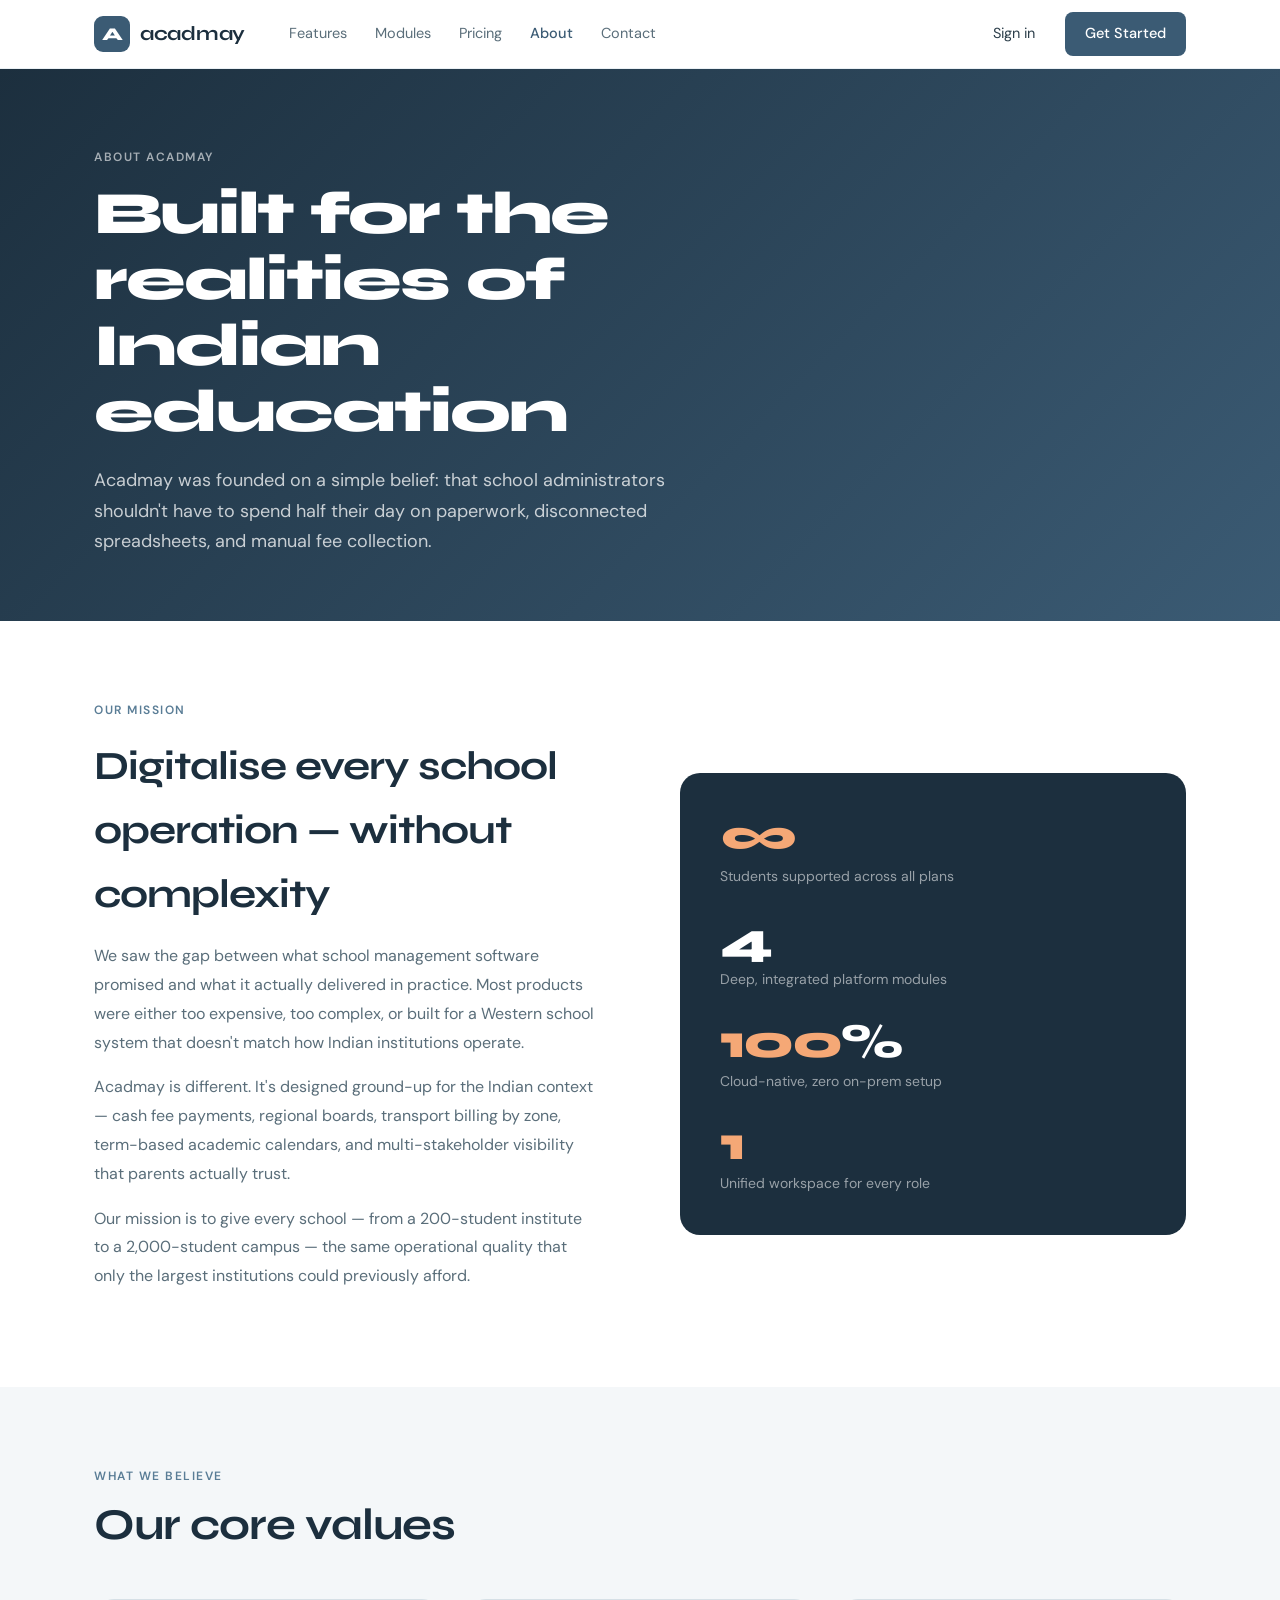
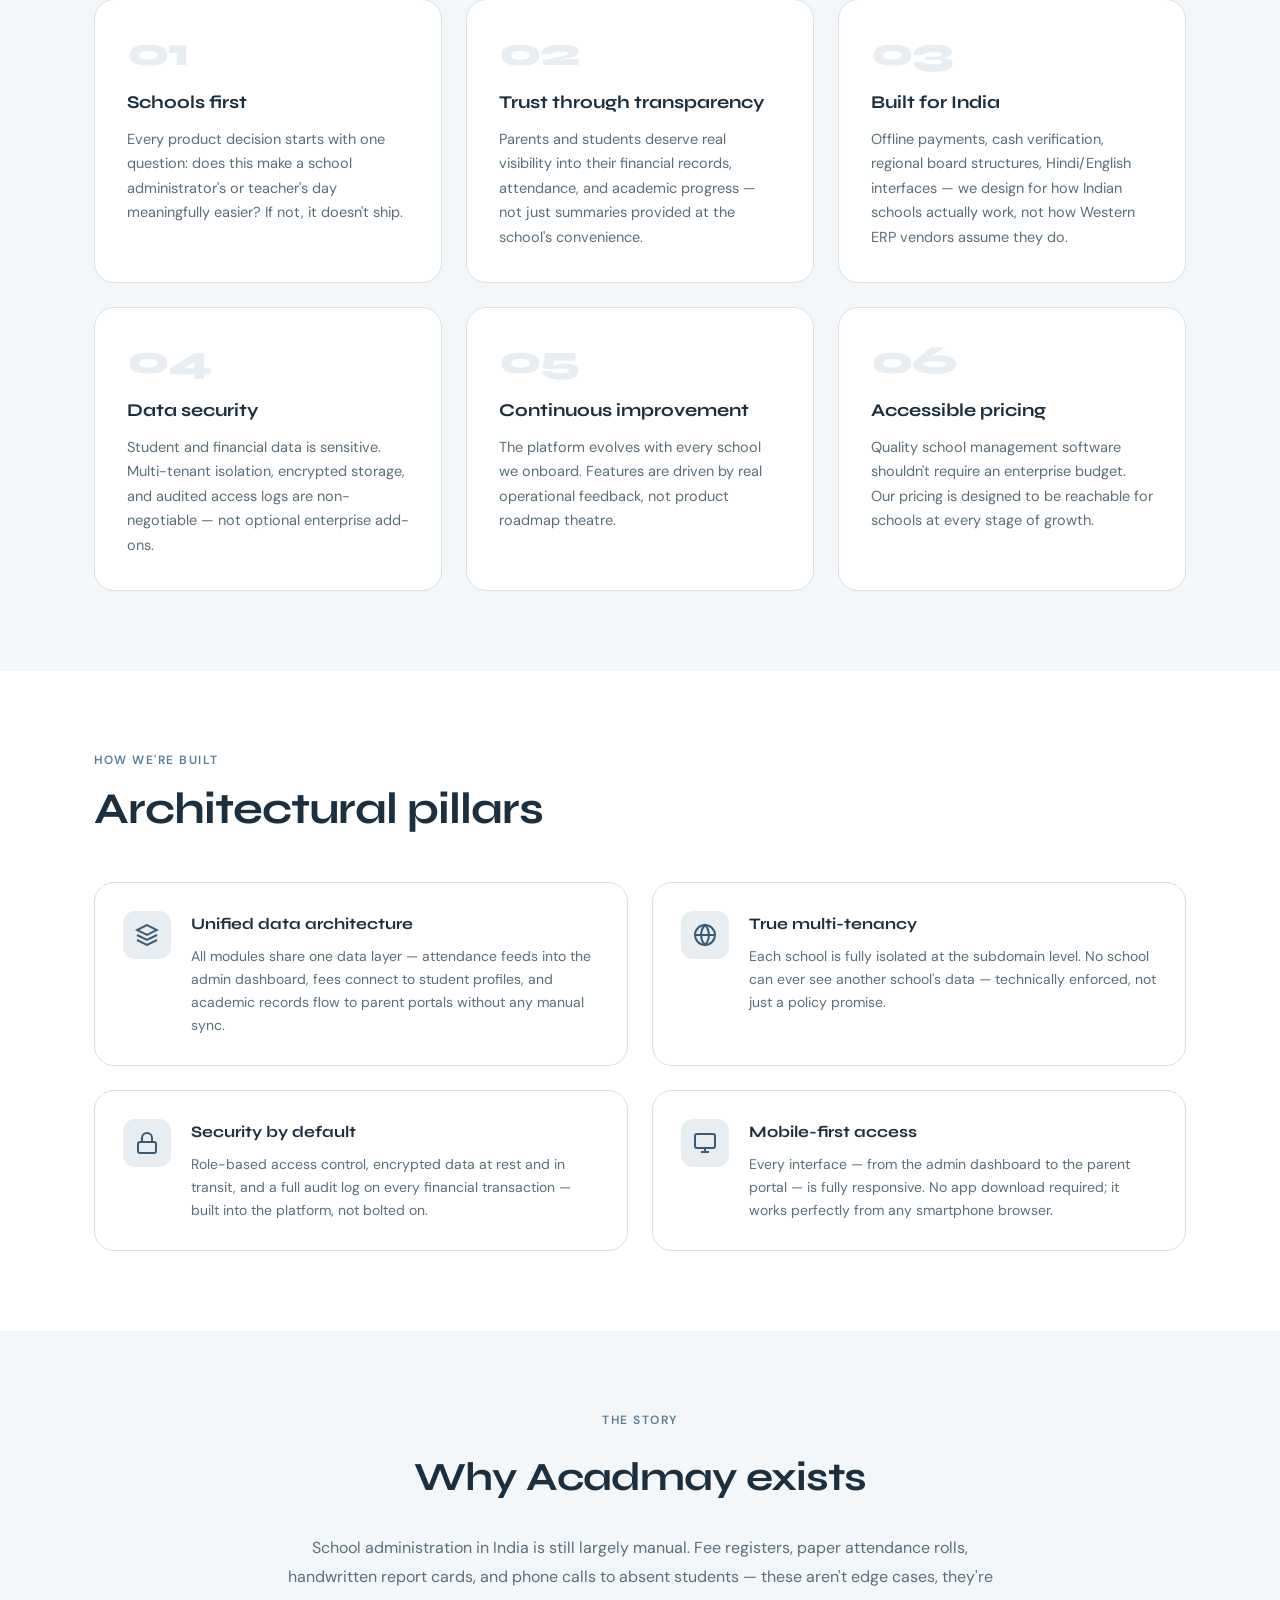
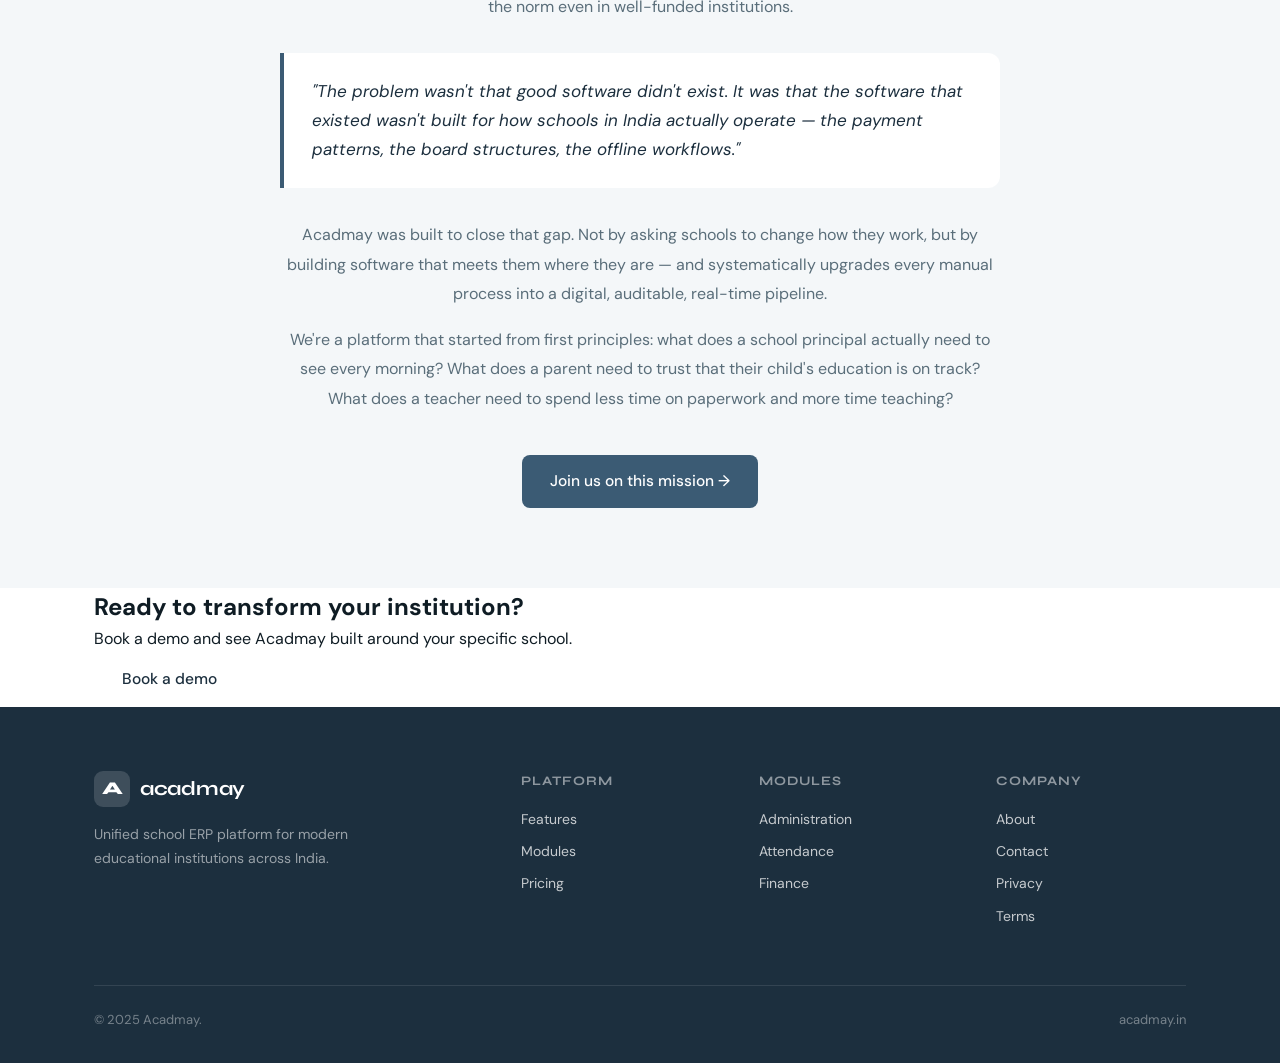
==== about.html @ f6cc7d8b "Initial commit of academy website files" ====
<!DOCTYPE html>
<html lang="en">
<head>
<meta charset="UTF-8"/>
<meta name="viewport" content="width=device-width, initial-scale=1.0"/>
<title>About — Acadmay</title>
<link rel="preconnect" href="https://fonts.googleapis.com"/>
<link rel="preconnect" href="https://fonts.gstatic.com" crossorigin/>
<link href="https://fonts.googleapis.com/css2?family=Syne:wght@400;500;600;700;800&family=DM+Sans:ital,opsz,wght@0,9..40,300;0,9..40,400;0,9..40,500;1,9..40,300&display=swap" rel="stylesheet"/>
<link rel="stylesheet" href="shared.css"/>
<style>
body { padding-top: var(--nav-h); }
.about-hero {
  padding: 80px 0 64px;
  background: linear-gradient(135deg, var(--slate-deeper) 0%, var(--slate) 100%);
  color: #fff;
}
.about-hero .section-label { color: rgba(255,255,255,0.6); }
.about-hero h1 {
  font-family: var(--font-display);
  font-size: clamp(36px,5vw,60px);
  font-weight: 800;
  letter-spacing: -2px;
  line-height: 1.1;
  margin-bottom: 20px;
  max-width: 700px;
}
.about-hero p { font-size: 18px; color: rgba(255,255,255,0.75); max-width: 600px; line-height: 1.7; }

.mission { padding: 80px 0; }
.mission-grid { display: grid; grid-template-columns: 1fr 1fr; gap: 80px; align-items: center; }
.mission-text h2 { font-family: var(--font-display); font-size: clamp(26px,3.5vw,40px); font-weight: 700; letter-spacing: -1px; color: var(--slate-deeper); margin-bottom: 16px; }
.mission-text p { font-size: 16px; color: var(--ink-3); line-height: 1.8; margin-bottom: 16px; }
.mission-visual {
  background: var(--slate-deeper);
  border-radius: var(--radius-lg);
  padding: 40px;
  color: #fff;
}
.mv-stat { margin-bottom: 28px; }
.mv-stat:last-child { margin-bottom: 0; }
.mv-num { font-family: var(--font-display); font-size: 48px; font-weight: 800; letter-spacing: -2px; color: #fff; line-height: 1; }
.mv-accent { color: var(--accent-light); }
.mv-lbl { font-size: 14px; color: rgba(255,255,255,0.55); margin-top: 4px; }

.values { padding: 80px 0; background: var(--slate-bg); }
.values-grid { display: grid; grid-template-columns: repeat(3,1fr); gap: 24px; margin-top: 48px; }
.value-card {
  background: var(--white);
  border: 1px solid var(--border);
  border-radius: var(--radius-lg);
  padding: 32px;
}
.vc-num { font-family: var(--font-display); font-size: 40px; font-weight: 800; color: var(--slate-pale); letter-spacing: -2px; line-height: 1; margin-bottom: 16px; }
.value-card h3 { font-family: var(--font-display); font-size: 18px; font-weight: 700; color: var(--slate-deeper); margin-bottom: 10px; }
.value-card p { font-size: 14.5px; color: var(--ink-3); line-height: 1.7; }

.pillars { padding: 80px 0; }
.pillars-grid { display: grid; grid-template-columns: repeat(2,1fr); gap: 24px; margin-top: 48px; }
.pillar-card {
  background: var(--white);
  border: 1px solid var(--border);
  border-radius: var(--radius-lg);
  padding: 28px;
  display: flex;
  gap: 20px;
  align-items: flex-start;
  transition: box-shadow 0.25s;
}
.pillar-card:hover { box-shadow: var(--shadow); }
.pillar-icon {
  width: 48px; height: 48px;
  border-radius: 12px;
  background: var(--slate-pale);
  display: flex; align-items: center; justify-content: center;
  color: var(--slate);
  flex-shrink: 0;
}
.pillar-text h4 { font-family: var(--font-display); font-size: 16px; font-weight: 700; color: var(--slate-deeper); margin-bottom: 8px; }
.pillar-text p { font-size: 14px; color: var(--ink-3); line-height: 1.65; }

.story { padding: 80px 0; background: var(--slate-bg); }
.story-text { max-width: 720px; margin: 0 auto; text-align: center; }
.story-text h2 { font-family: var(--font-display); font-size: clamp(26px,3.5vw,40px); font-weight: 700; letter-spacing: -1px; color: var(--slate-deeper); margin-bottom: 24px; }
.story-text p { font-size: 16px; color: var(--ink-3); line-height: 1.85; margin-bottom: 16px; }
.story-quote {
  background: var(--white);
  border-left: 4px solid var(--slate);
  border-radius: 0 var(--radius) var(--radius) 0;
  padding: 24px 28px;
  margin: 32px 0;
  text-align: left;
  font-size: 17px;
  font-style: italic;
  color: var(--slate-deeper);
  line-height: 1.7;
}

@media (max-width: 900px) {
  .mission-grid { grid-template-columns: 1fr; }
  .values-grid { grid-template-columns: 1fr 1fr; }
  .pillars-grid { grid-template-columns: 1fr; }
}
@media (max-width: 600px) {
  .values-grid { grid-template-columns: 1fr; }
}
</style>
</head>
<body>

<nav class="nav" id="nav">
  <div class="nav-inner">
    <a href="index.html" class="logo"><span class="logo-mark">A</span><span class="logo-text">acadmay</span></a>
    <div class="nav-links">
      <a href="features.html">Features</a><a href="modules.html">Modules</a>
      <a href="pricing.html">Pricing</a><a href="about.html">About</a><a href="contact.html">Contact</a>
    </div>
    <div class="nav-actions">
      <a href="login.html" class="btn-ghost">Sign in</a>
      <a href="contact.html" class="btn-primary">Get Started</a>
    </div>
    <button class="hamburger" id="hamburger"><span></span><span></span><span></span></button>
  </div>
  <div class="mobile-menu" id="mobile-menu">
    <a href="features.html">Features</a><a href="modules.html">Modules</a>
    <a href="pricing.html">Pricing</a><a href="about.html">About</a>
    <a href="contact.html">Contact</a><a href="login.html">Sign in</a>
  </div>
</nav>

<section class="about-hero">
  <div class="container">
    <div class="section-label">About Acadmay</div>
    <h1>Built for the realities of Indian education</h1>
    <p>Acadmay was founded on a simple belief: that school administrators shouldn't have to spend half their day on paperwork, disconnected spreadsheets, and manual fee collection.</p>
  </div>
</section>

<section class="mission">
  <div class="container">
    <div class="mission-grid">
      <div class="mission-text">
        <div class="section-label">Our mission</div>
        <h2>Digitalise every school operation — without complexity</h2>
        <p>We saw the gap between what school management software promised and what it actually delivered in practice. Most products were either too expensive, too complex, or built for a Western school system that doesn't match how Indian institutions operate.</p>
        <p>Acadmay is different. It's designed ground-up for the Indian context — cash fee payments, regional boards, transport billing by zone, term-based academic calendars, and multi-stakeholder visibility that parents actually trust.</p>
        <p>Our mission is to give every school — from a 200-student institute to a 2,000-student campus — the same operational quality that only the largest institutions could previously afford.</p>
      </div>
      <div class="mission-visual">
        <div class="mv-stat">
          <div class="mv-num"><span class="mv-accent">∞</span></div>
          <div class="mv-lbl">Students supported across all plans</div>
        </div>
        <div class="mv-stat">
          <div class="mv-num">4</div>
          <div class="mv-lbl">Deep, integrated platform modules</div>
        </div>
        <div class="mv-stat">
          <div class="mv-num"><span class="mv-accent">100</span>%</div>
          <div class="mv-lbl">Cloud-native, zero on-prem setup</div>
        </div>
        <div class="mv-stat">
          <div class="mv-num"><span class="mv-accent">1</span></div>
          <div class="mv-lbl">Unified workspace for every role</div>
        </div>
      </div>
    </div>
  </div>
</section>

<section class="values">
  <div class="container">
    <div class="section-label">What we believe</div>
    <h2 class="section-title">Our core values</h2>
    <div class="values-grid">
      <div class="value-card">
        <div class="vc-num">01</div>
        <h3>Schools first</h3>
        <p>Every product decision starts with one question: does this make a school administrator's or teacher's day meaningfully easier? If not, it doesn't ship.</p>
      </div>
      <div class="value-card">
        <div class="vc-num">02</div>
        <h3>Trust through transparency</h3>
        <p>Parents and students deserve real visibility into their financial records, attendance, and academic progress — not just summaries provided at the school's convenience.</p>
      </div>
      <div class="value-card">
        <div class="vc-num">03</div>
        <h3>Built for India</h3>
        <p>Offline payments, cash verification, regional board structures, Hindi/English interfaces — we design for how Indian schools actually work, not how Western ERP vendors assume they do.</p>
      </div>
      <div class="value-card">
        <div class="vc-num">04</div>
        <h3>Data security</h3>
        <p>Student and financial data is sensitive. Multi-tenant isolation, encrypted storage, and audited access logs are non-negotiable — not optional enterprise add-ons.</p>
      </div>
      <div class="value-card">
        <div class="vc-num">05</div>
        <h3>Continuous improvement</h3>
        <p>The platform evolves with every school we onboard. Features are driven by real operational feedback, not product roadmap theatre.</p>
      </div>
      <div class="value-card">
        <div class="vc-num">06</div>
        <h3>Accessible pricing</h3>
        <p>Quality school management software shouldn't require an enterprise budget. Our pricing is designed to be reachable for schools at every stage of growth.</p>
      </div>
    </div>
  </div>
</section>

<section class="pillars">
  <div class="container">
    <div class="section-label">How we're built</div>
    <h2 class="section-title">Architectural pillars</h2>
    <div class="pillars-grid">
      <div class="pillar-card">
        <div class="pillar-icon"><svg width="24" height="24" fill="none" stroke="currentColor" stroke-width="2" viewBox="0 0 24 24"><path d="M12 2L2 7l10 5 10-5-10-5zM2 17l10 5 10-5M2 12l10 5 10-5"/></svg></div>
        <div class="pillar-text"><h4>Unified data architecture</h4><p>All modules share one data layer — attendance feeds into the admin dashboard, fees connect to student profiles, and academic records flow to parent portals without any manual sync.</p></div>
      </div>
      <div class="pillar-card">
        <div class="pillar-icon"><svg width="24" height="24" fill="none" stroke="currentColor" stroke-width="2" viewBox="0 0 24 24"><circle cx="12" cy="12" r="10"/><path d="M2 12h20M12 2a15.3 15.3 0 0 1 4 10 15.3 15.3 0 0 1-4 10 15.3 15.3 0 0 1-4-10 15.3 15.3 0 0 1 4-10z"/></svg></div>
        <div class="pillar-text"><h4>True multi-tenancy</h4><p>Each school is fully isolated at the subdomain level. No school can ever see another school's data — technically enforced, not just a policy promise.</p></div>
      </div>
      <div class="pillar-card">
        <div class="pillar-icon"><svg width="24" height="24" fill="none" stroke="currentColor" stroke-width="2" viewBox="0 0 24 24"><rect x="3" y="11" width="18" height="11" rx="2"/><path d="M7 11V7a5 5 0 0 1 10 0v4"/></svg></div>
        <div class="pillar-text"><h4>Security by default</h4><p>Role-based access control, encrypted data at rest and in transit, and a full audit log on every financial transaction — built into the platform, not bolted on.</p></div>
      </div>
      <div class="pillar-card">
        <div class="pillar-icon"><svg width="24" height="24" fill="none" stroke="currentColor" stroke-width="2" viewBox="0 0 24 24"><rect x="2" y="3" width="20" height="14" rx="2"/><line x1="8" y1="21" x2="16" y2="21"/><line x1="12" y1="17" x2="12" y2="21"/></svg></div>
        <div class="pillar-text"><h4>Mobile-first access</h4><p>Every interface — from the admin dashboard to the parent portal — is fully responsive. No app download required; it works perfectly from any smartphone browser.</p></div>
      </div>
    </div>
  </div>
</section>

<section class="story">
  <div class="container">
    <div class="story-text">
      <div class="section-label">The story</div>
      <h2>Why Acadmay exists</h2>
      <p>School administration in India is still largely manual. Fee registers, paper attendance rolls, handwritten report cards, and phone calls to absent students — these aren't edge cases, they're the norm even in well-funded institutions.</p>
      <div class="story-quote">
        "The problem wasn't that good software didn't exist. It was that the software that existed wasn't built for how schools in India actually operate — the payment patterns, the board structures, the offline workflows."
      </div>
      <p>Acadmay was built to close that gap. Not by asking schools to change how they work, but by building software that meets them where they are — and systematically upgrades every manual process into a digital, auditable, real-time pipeline.</p>
      <p>We're a platform that started from first principles: what does a school principal actually need to see every morning? What does a parent need to trust that their child's education is on track? What does a teacher need to spend less time on paperwork and more time teaching?</p>
      <br/>
      <a href="contact.html" class="btn-primary btn-lg">Join us on this mission →</a>
    </div>
  </div>
</section>

<section class="cta-band">
  <div class="container">
    <div class="cta-inner">
      <h2>Ready to transform your institution?</h2>
      <p>Book a demo and see Acadmay built around your specific school.</p>
      <div class="cta-buttons">
        <a href="contact.html" class="btn-white btn-lg">Book a demo</a>
        <a href="pricing.html" class="btn-outline btn-lg" style="border-color:rgba(255,255,255,0.5);color:#fff;">View pricing</a>
      </div>
    </div>
  </div>
</section>

<footer class="footer">
  <div class="container">
    <div class="footer-grid">
      <div class="footer-brand"><a href="index.html" class="logo"><span class="logo-mark">A</span><span class="logo-text">acadmay</span></a><p>Unified school ERP platform for modern educational institutions across India.</p></div>
      <div class="footer-col"><h4>Platform</h4><a href="features.html">Features</a><a href="modules.html">Modules</a><a href="pricing.html">Pricing</a></div>
      <div class="footer-col"><h4>Modules</h4><a href="modules.html#admin">Administration</a><a href="modules.html#attendance">Attendance</a><a href="modules.html#finance">Finance</a></div>
      <div class="footer-col"><h4>Company</h4><a href="about.html">About</a><a href="contact.html">Contact</a><a href="privacy.html">Privacy</a><a href="terms.html">Terms</a></div>
    </div>
    <div class="footer-bottom"><span>© 2025 Acadmay.</span><span>acadmay.in</span></div>
  </div>
</footer>

<script src="shared.js"></script>
</body>
</html>
---- shared.css ----
/* ─── SHARED STYLES ─────────────────────────────────────────── */
*, *::before, *::after { box-sizing: border-box; margin: 0; padding: 0; }

:root {
  --slate: #3b5b74;
  --slate-dark: #2a4255;
  --slate-deeper: #1c2f3e;
  --slate-light: #5a7d96;
  --slate-pale: #e8edf1;
  --slate-bg: #f4f7f9;
  --accent: #e8834a;
  --accent-light: #f5a876;
  --white: #ffffff;
  --ink: #0f1c24;
  --ink-2: #2c3e4a;
  --ink-3: #5a6e7a;
  --ink-4: #8fa3ae;
  --border: #d6e0e6;
  --border-light: #eaf0f4;
  --success: #2d8a5e;
  --warning: #c97a1a;
  --font-display: 'Syne', sans-serif;
  --font-body: 'DM Sans', sans-serif;
  --radius: 12px;
  --radius-sm: 8px;
  --radius-lg: 20px;
  --shadow: 0 4px 24px rgba(59,91,116,0.10);
  --shadow-lg: 0 12px 48px rgba(59,91,116,0.16);
  --nav-h: 68px;
}

html { scroll-behavior: smooth; }

body {
  font-family: var(--font-body);
  color: var(--ink);
  background: var(--white);
  line-height: 1.6;
  font-size: 16px;
  -webkit-font-smoothing: antialiased;
}

.container {
  max-width: 1140px;
  margin: 0 auto;
  padding: 0 24px;
}

/* ─── NAVIGATION ──────────────────────────────────────────────── */
.nav {
  position: fixed;
  top: 0; left: 0; right: 0;
  z-index: 1000;
  background: rgba(255,255,255,0.95);
  backdrop-filter: blur(12px);
  border-bottom: 1px solid var(--border-light);
  transition: box-shadow 0.3s;
}
.nav.scrolled { box-shadow: var(--shadow); }

.nav-inner {
  max-width: 1140px;
  margin: 0 auto;
  padding: 0 24px;
  height: var(--nav-h);
  display: flex;
  align-items: center;
  gap: 32px;
}

.logo {
  display: flex;
  align-items: center;
  gap: 10px;
  text-decoration: none;
  flex-shrink: 0;
}
.logo-mark {
  width: 36px; height: 36px;
  background: var(--slate);
  color: #fff;
  border-radius: 9px;
  display: flex;
  align-items: center;
  justify-content: center;
  font-family: var(--font-display);
  font-weight: 800;
  font-size: 18px;
  letter-spacing: -0.5px;
}
.logo-text {
  font-family: var(--font-display);
  font-weight: 700;
  font-size: 20px;
  color: var(--slate-deeper);
  letter-spacing: -0.3px;
}

.nav-links {
  display: flex;
  align-items: center;
  gap: 4px;
  flex: 1;
}
.nav-links a {
  text-decoration: none;
  color: var(--ink-3);
  font-size: 14.5px;
  font-weight: 400;
  padding: 6px 12px;
  border-radius: var(--radius-sm);
  transition: color 0.2s, background 0.2s;
}
.nav-links a:hover { color: var(--slate); background: var(--slate-pale); }

.nav-actions {
  display: flex;
  align-items: center;
  gap: 10px;
}

.hamburger {
  display: none;
  flex-direction: column;
  gap: 5px;
  background: none;
  border: none;
  cursor: pointer;
  padding: 4px;
}
.hamburger span {
  display: block;
  width: 22px; height: 2px;
  background: var(--ink);
  border-radius: 2px;
  transition: all 0.3s;
}

.mobile-menu {
  display: none;
  flex-direction: column;
  padding: 16px 24px 20px;
  border-top: 1px solid var(--border-light);
  gap: 4px;
}
.mobile-menu.open { display: flex; }
.mobile-menu a {
  text-decoration: none;
  color: var(--ink-2);
  font-size: 16px;
  padding: 10px 0;
  border-bottom: 1px solid var(--border-light);
}
.mobile-menu a:last-child { border-bottom: none; }

/* ─── BUTTONS ─────────────────────────────────────────────────── */
.btn-primary {
  display: inline-flex;
  align-items: center;
  gap: 6px;
  background: var(--slate);
  color: #fff;
  padding: 10px 20px;
  border-radius: var(--radius-sm);
  font-family: var(--font-body);
  font-size: 14.5px;
  font-weight: 500;
  text-decoration: none;
  border: none;
  cursor: pointer;
  transition: background 0.2s, transform 0.15s;
}
.btn-primary:hover { background: var(--slate-dark); transform: translateY(-1px); }

.btn-ghost {
  display: inline-flex;
  align-items: center;
  background: none;
  color: var(--ink-2);
  padding: 10px 20px;
  border-radius: var(--radius-sm);
  font-size: 14.5px;
  font-weight: 400;
  text-decoration: none;
  border: none;
  cursor: pointer;
  transition: color 0.2s, background 0.2s;
}
.btn-ghost:hover { color: var(--slate); background: var(--slate-pale); }

.btn-outline {
  display: inline-flex;
  align-items: center;
  gap: 6px;
  background: none;
  color: var(--slate);
  padding: 10px 20px;
  border-radius: var(--radius-sm);
  font-size: 14.5px;
  font-weight: 500;
  text-decoration: none;
  border: 1.5px solid var(--slate);
  transition: background 0.2s, color 0.2s;
}
.btn-outline:hover { background: var(--slate); color: #fff; }

.btn-white {
  display: inline-flex;
  align-items: center;
  gap: 6px;
  background: #fff;
  color: var(--slate-deeper);
  padding: 10px 20px;
  border-radius: var(--radius-sm);
  font-size: 14.5px;
  font-weight: 500;
  text-decoration: none;
  border: none;
  transition: opacity 0.2s, transform 0.15s;
}
.btn-white:hover { opacity: 0.9; transform: translateY(-1px); }

.btn-lg { padding: 14px 28px; font-size: 15.5px; }

/* ─── SECTION HELPERS ─────────────────────────────────────────── */
.section-label {
  font-size: 12px;
  font-weight: 600;
  letter-spacing: 1.5px;
  text-transform: uppercase;
  color: var(--slate-light);
  margin-bottom: 14px;
}
.section-title {
  font-family: var(--font-display);
  font-size: clamp(28px, 4vw, 44px);
  font-weight: 700;
  line-height: 1.15;
  letter-spacing: -1px;
  color: var(--slate-deeper);
  margin-bottom: 16px;
}
.section-sub {
  font-size: 17px;
  color: var(--ink-3);
  max-width: 580px;
  line-height: 1.7;
  margin-bottom: 48px;
}

/* ─── DASHBOARD MOCK ──────────────────────────────────────────── */
.dashboard-mock {
  background: var(--white);
  border-radius: var(--radius-lg);
  border: 1px solid var(--border);
  padding: 20px;
  box-shadow: var(--shadow-lg);
}
.dm-header {
  display: flex;
  justify-content: space-between;
  align-items: center;
  margin-bottom: 16px;
  padding-bottom: 12px;
  border-bottom: 1px solid var(--border-light);
}
.dm-title { font-weight: 600; font-size: 14px; color: var(--ink-2); }
.dm-badge {
  font-size: 11px;
  font-weight: 600;
  background: #e1f0e8;
  color: var(--success);
  padding: 3px 8px;
  border-radius: 20px;
  letter-spacing: 0.3px;
}

/* ─── FOOTER ──────────────────────────────────────────────────── */
.footer {
  background: var(--slate-deeper);
  color: #fff;
  padding: 64px 0 32px;
  margin-top: 0;
}
.footer-grid {
  display: grid;
  grid-template-columns: 2fr 1fr 1fr 1fr;
  gap: 48px;
  margin-bottom: 48px;
}
.footer-brand p {
  font-size: 14px;
  color: rgba(255,255,255,0.55);
  margin-top: 16px;
  line-height: 1.7;
  max-width: 260px;
}
.footer-brand .logo .logo-mark { background: rgba(255,255,255,0.15); }
.footer-brand .logo .logo-text { color: #fff; }
.footer-socials { display: flex; gap: 12px; margin-top: 20px; }
.footer-socials a {
  width: 34px; height: 34px;
  border-radius: 8px;
  background: rgba(255,255,255,0.1);
  display: flex; align-items: center; justify-content: center;
  color: rgba(255,255,255,0.7);
  text-decoration: none;
  transition: background 0.2s;
}
.footer-socials a:hover { background: rgba(255,255,255,0.2); }
.footer-col h4 {
  font-family: var(--font-display);
  font-size: 13px;
  font-weight: 700;
  letter-spacing: 1px;
  text-transform: uppercase;
  color: rgba(255,255,255,0.5);
  margin-bottom: 16px;
}
.footer-col a {
  display: block;
  text-decoration: none;
  color: rgba(255,255,255,0.75);
  font-size: 14px;
  margin-bottom: 10px;
  transition: color 0.2s;
}
.footer-col a:hover { color: #fff; }
.footer-bottom {
  display: flex;
  justify-content: space-between;
  align-items: center;
  border-top: 1px solid rgba(255,255,255,0.1);
  padding-top: 24px;
  font-size: 13px;
  color: rgba(255,255,255,0.4);
}

/* ─── PAGE HERO (inner pages) ─────────────────────────────────── */
.page-hero {
  padding: calc(var(--nav-h) + 64px) 0 64px;
  background: linear-gradient(135deg, var(--slate-deeper) 0%, var(--slate) 100%);
  color: #fff;
  text-align: center;
}
.page-hero .section-label { color: rgba(255,255,255,0.6); }
.page-hero .section-title { color: #fff; }
.page-hero p {
  font-size: 18px;
  color: rgba(255,255,255,0.75);
  max-width: 600px;
  margin: 0 auto;
  line-height: 1.7;
}

/* ─── RESPONSIVE ──────────────────────────────────────────────── */
@media (max-width: 900px) {
  .nav-links, .nav-actions { display: none; }
  .hamburger { display: flex; margin-left: auto; }
  .footer-grid { grid-template-columns: 1fr 1fr; gap: 32px; }
  .footer-brand { grid-column: 1 / -1; }
}
@media (max-width: 600px) {
  .footer-grid { grid-template-columns: 1fr; }
  .footer-bottom { flex-direction: column; gap: 8px; text-align: center; }
}
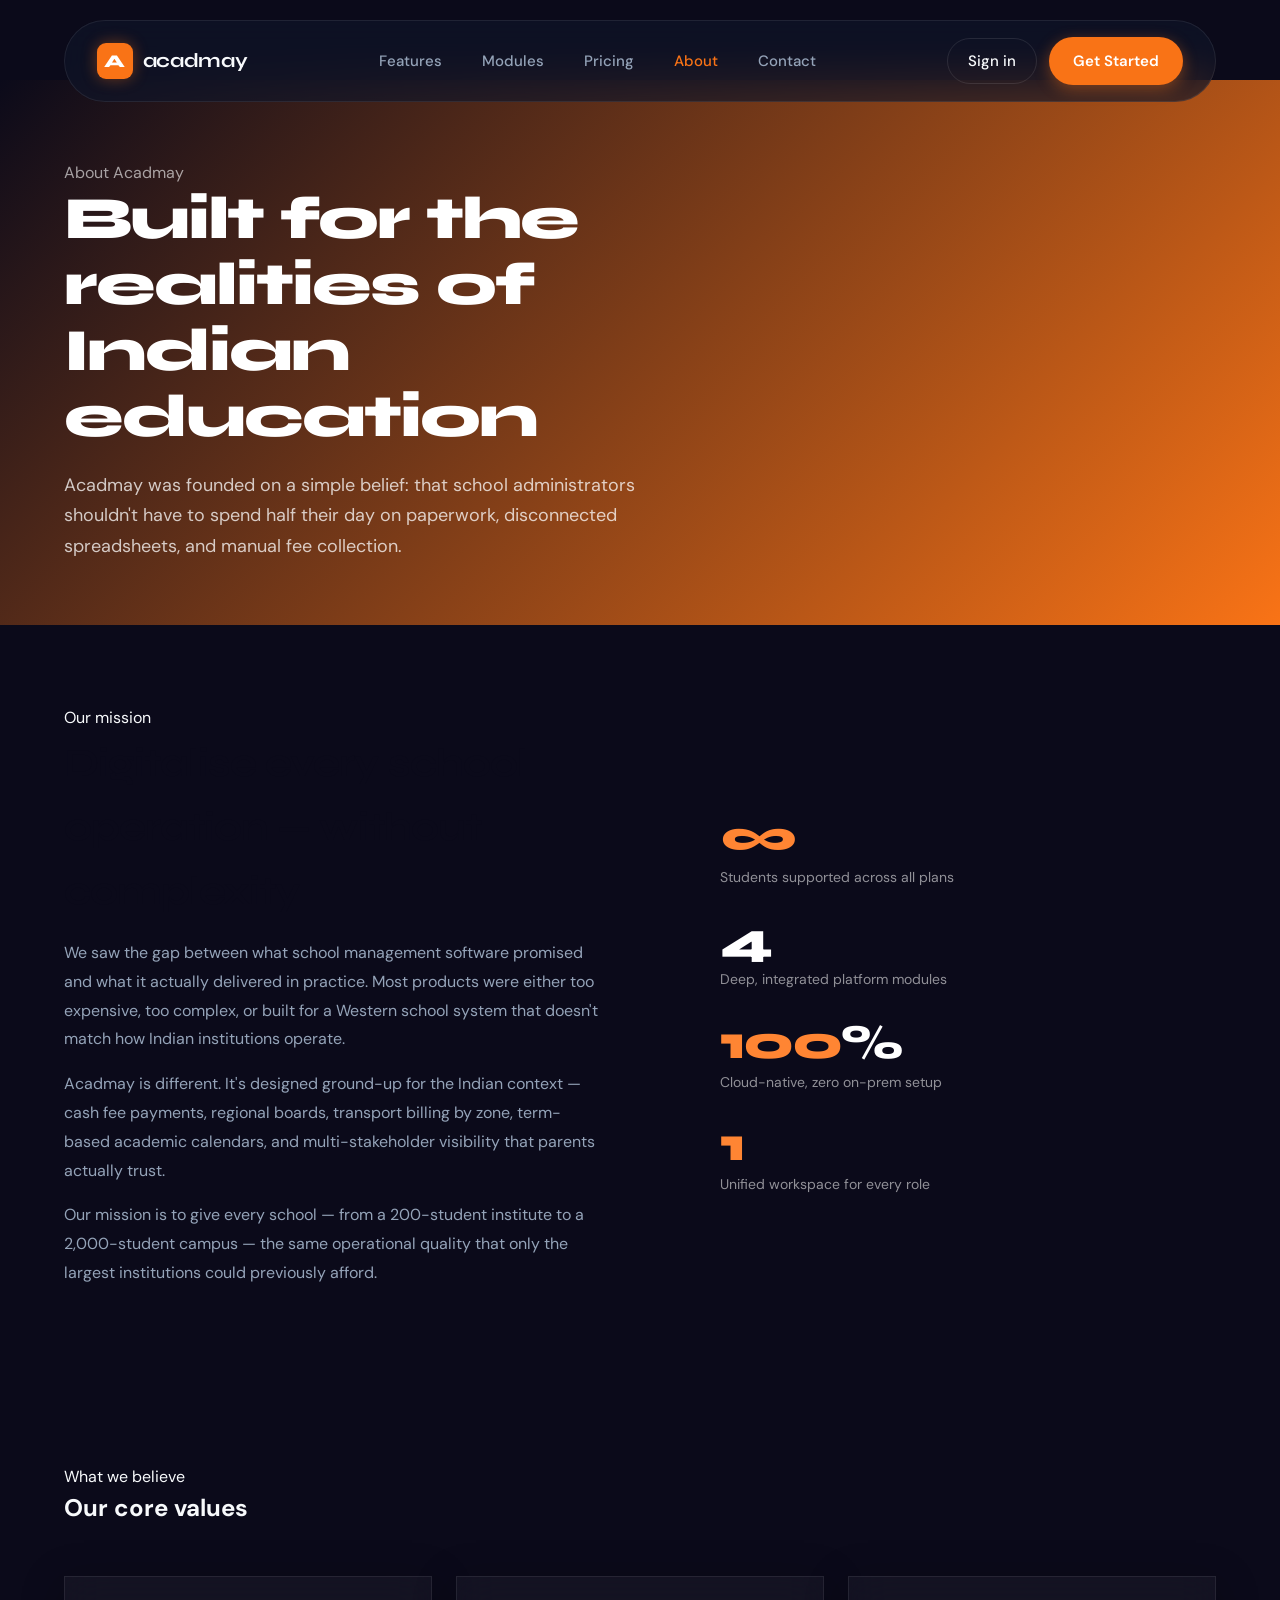
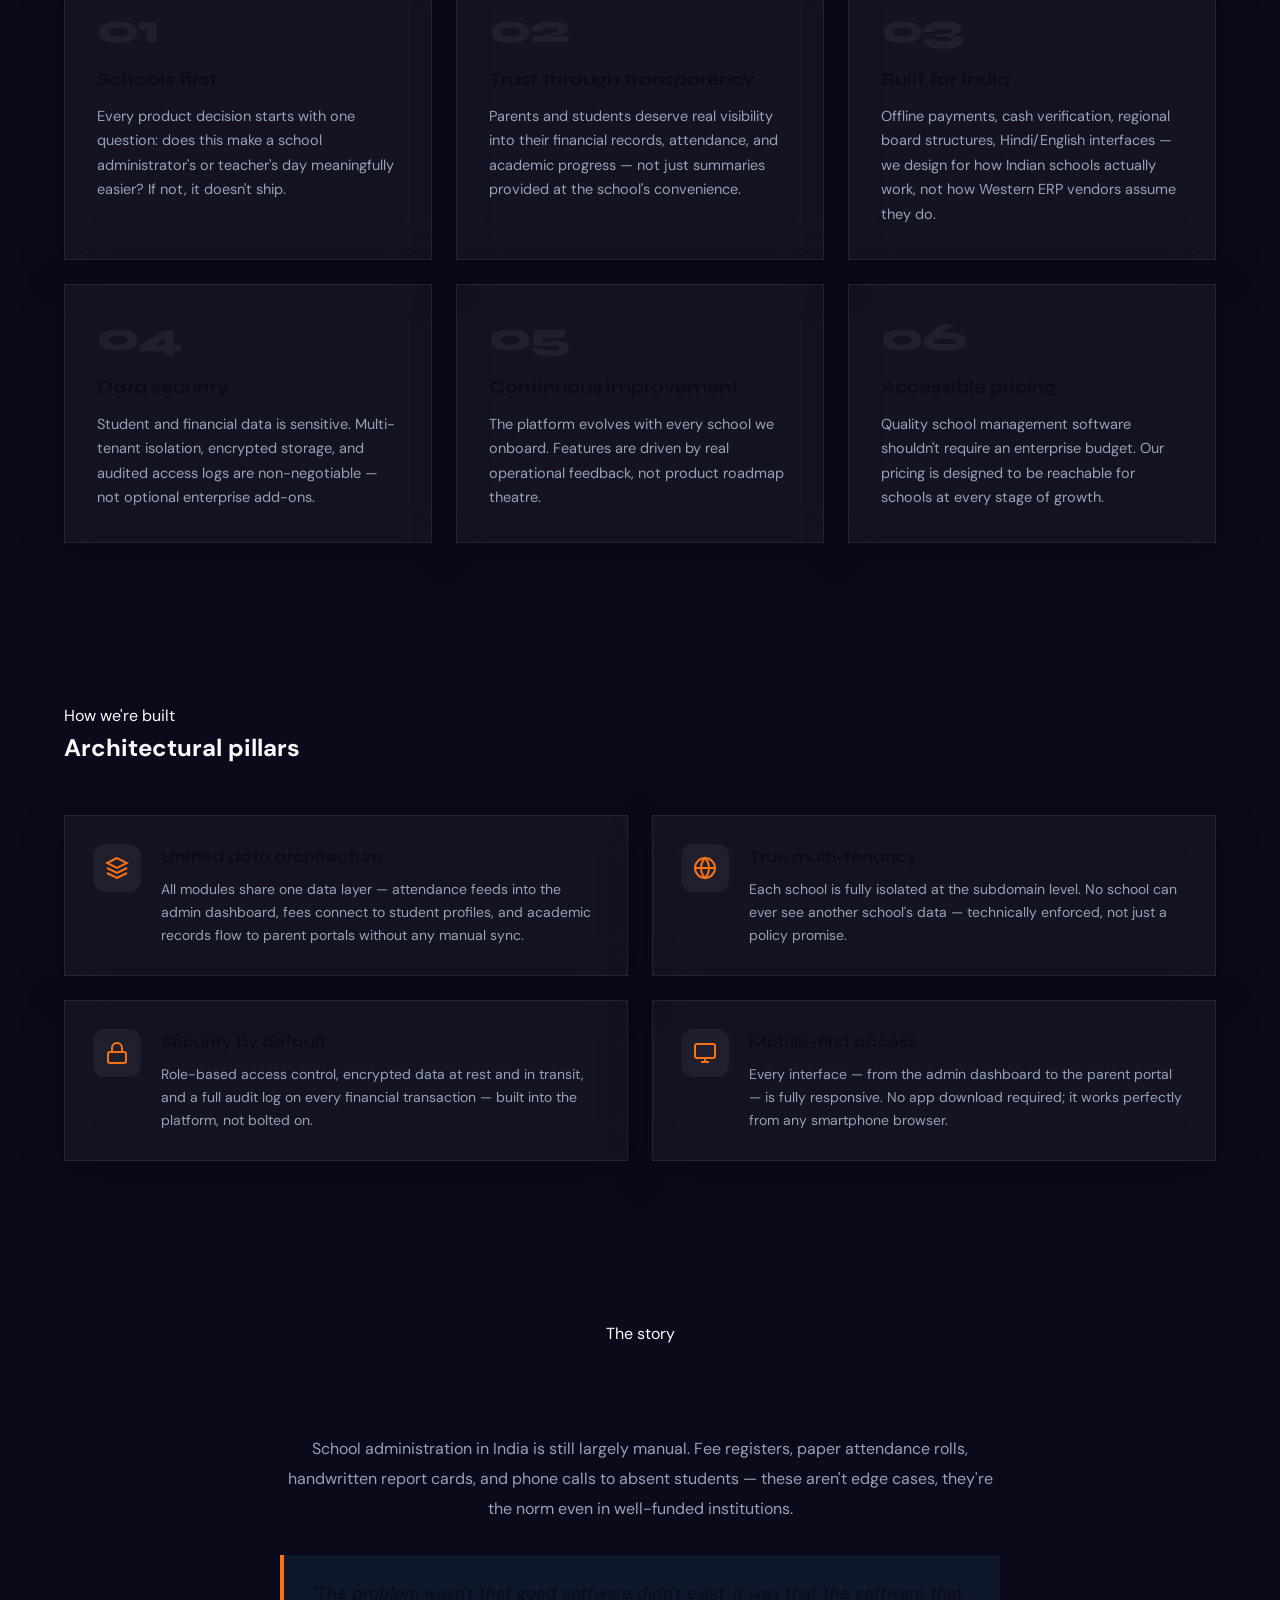
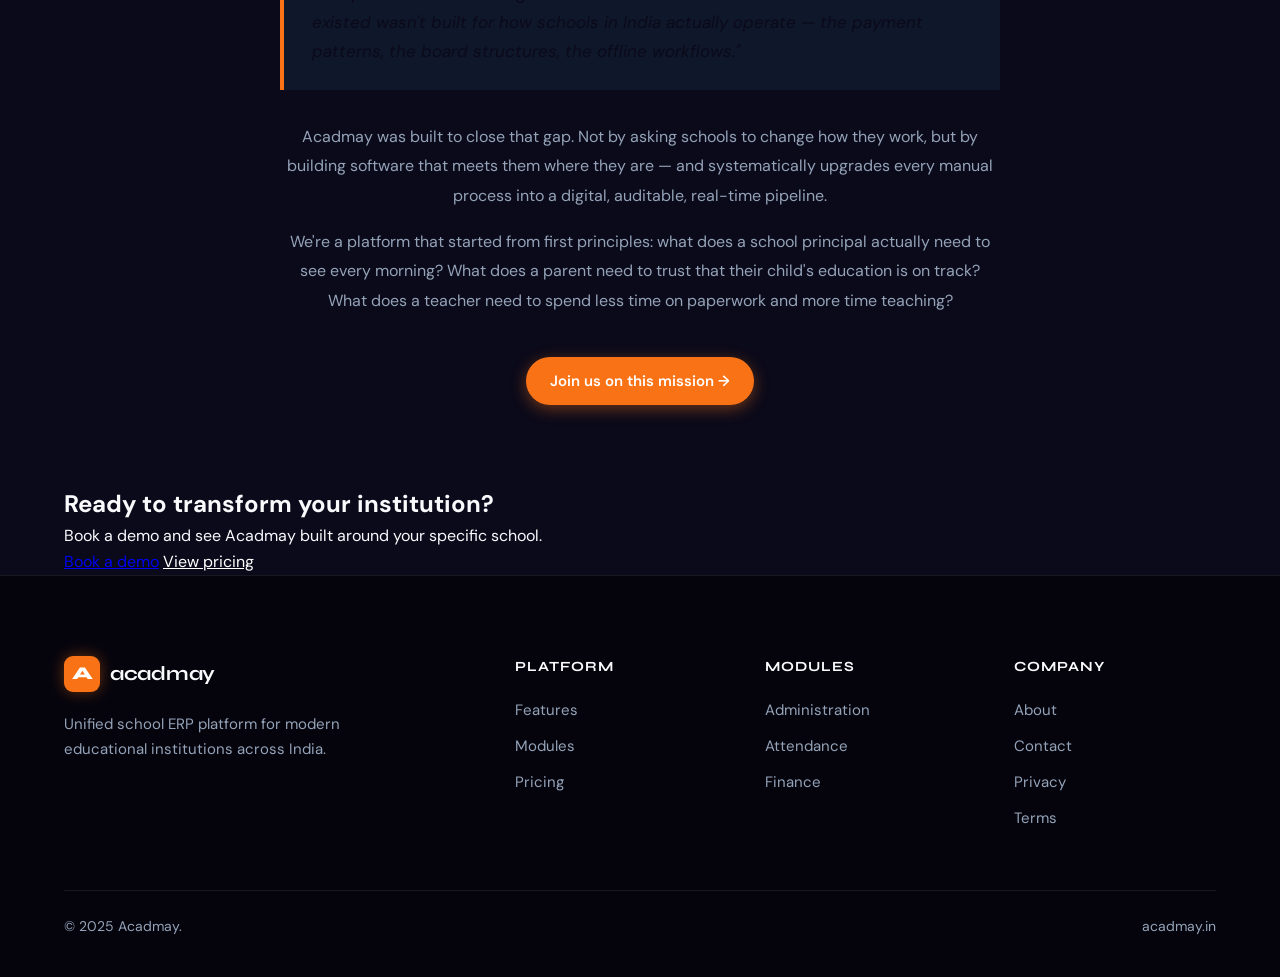
==== commit 4cb27ec3: "style: map legacy CSS variables to dark mode, override card classes, and update HTML imports with ca" ====
--- a/about.html
+++ b/about.html
@@ -7,7 +7,7 @@
 <link rel="preconnect" href="https://fonts.googleapis.com"/>
 <link rel="preconnect" href="https://fonts.gstatic.com" crossorigin/>
 <link href="https://fonts.googleapis.com/css2?family=Syne:wght@400;500;600;700;800&family=DM+Sans:ital,opsz,wght@0,9..40,300;0,9..40,400;0,9..40,500;1,9..40,300&display=swap" rel="stylesheet"/>
-<link rel="stylesheet" href="shared.css"/>
+<link rel="stylesheet" href="shared.css?v=6"/>
 <style>
 body { padding-top: var(--nav-h); }
 .about-hero {
--- a/shared.css
+++ b/shared.css
@@ -2,70 +2,102 @@
 *, *::before, *::after { box-sizing: border-box; margin: 0; padding: 0; }
 
 :root {
-  --slate: #3b5b74;
-  --slate-dark: #2a4255;
-  --slate-deeper: #1c2f3e;
-  --slate-light: #5a7d96;
-  --slate-pale: #e8edf1;
-  --slate-bg: #f4f7f9;
-  --accent: #e8834a;
-  --accent-light: #f5a876;
-  --white: #ffffff;
-  --ink: #0f1c24;
-  --ink-2: #2c3e4a;
-  --ink-3: #5a6e7a;
-  --ink-4: #8fa3ae;
-  --border: #d6e0e6;
-  --border-light: #eaf0f4;
-  --success: #2d8a5e;
-  --warning: #c97a1a;
+  /* Ultra-modern "Anti-Gravity" Theme */
+  --bg-deep: #0B0A1A; /* Celestial midnight indigo */
+  --bg-slate: #0F172A; /* Dark slate */
+  --accent-orange: #F97316; /* Rajasthan Sunrise Orange */
+  --accent-glow: rgba(249, 115, 22, 0.4);
+  --indigo-glow: #6366F1; /* Electric indigo */
+  --text-main: #F8FAFC;
+  --text-muted: #94A3B8;
+  --border-glass: rgba(255, 255, 255, 0.08);
+  
   --font-display: 'Syne', sans-serif;
   --font-body: 'DM Sans', sans-serif;
-  --radius: 12px;
-  --radius-sm: 8px;
-  --radius-lg: 20px;
-  --shadow: 0 4px 24px rgba(59,91,116,0.10);
-  --shadow-lg: 0 12px 48px rgba(59,91,116,0.16);
-  --nav-h: 68px;
+  
+  --nav-h: 80px;
+
+  /* Legacy Variable Remapping (Brings all other sub-pages into Dark Mode instantly) */
+  --slate: #F97316; 
+  --slate-dark: #ea580c;
+  --slate-deeper: #0B0A1A; 
+  --slate-light: #6366F1; 
+  --slate-pale: rgba(255, 255, 255, 0.05);
+  --slate-bg: #05040d; 
+  --accent: #F97316;
+  --accent-light: #ff8533;
+  --white: #0F172A; 
+  --ink: #F8FAFC;
+  --ink-2: #F8FAFC;
+  --ink-3: #94A3B8;
+  --ink-4: #64748B;
+  --border: rgba(255, 255, 255, 0.08);
+  --border-light: rgba(255, 255, 255, 0.04);
+  --success: #10B981;
+  --warning: #F59E0B;
 }
 
 html { scroll-behavior: smooth; }
 
 body {
   font-family: var(--font-body);
-  color: var(--ink);
-  background: var(--white);
+  color: var(--text-main);
+  background: var(--bg-deep);
   line-height: 1.6;
   font-size: 16px;
   -webkit-font-smoothing: antialiased;
+  overflow-x: hidden;
 }
 
 .container {
-  max-width: 1140px;
+  max-width: 1200px;
   margin: 0 auto;
   padding: 0 24px;
+}
+
+/* Universal Anti-Gravity Animations */
+.antigravity-layer {
+  background: rgba(255, 255, 255, 0.04);
+  backdrop-filter: blur(20px);
+  -webkit-backdrop-filter: blur(20px);
+  border: 1px solid var(--border-glass);
+  border-radius: 20px;
+  box-shadow: 0 10px 40px rgba(0, 0, 0, 0.3), 
+              0 4px 12px rgba(99, 102, 241, 0.03);
+  transition: transform 0.5s cubic-bezier(0.16, 1, 0.3, 1), 
+              box-shadow 0.5s cubic-bezier(0.16, 1, 0.3, 1), 
+              border-color 0.3s ease;
+}
+
+.antigravity-layer:hover {
+  transform: translateY(-12px) scale(1.015);
+  border-color: var(--accent-glow);
+  box-shadow: 0 25px 50px rgba(0, 0, 0, 0.45), 
+              0 20px 40px rgba(249, 115, 22, 0.15);
 }
 
 /* ─── NAVIGATION ──────────────────────────────────────────────── */
 .nav {
   position: fixed;
-  top: 0; left: 0; right: 0;
+  top: 20px; left: 50%;
+  transform: translateX(-50%);
+  width: 90%;
+  max-width: 1200px;
   z-index: 1000;
-  background: rgba(255,255,255,0.95);
-  backdrop-filter: blur(12px);
-  border-bottom: 1px solid var(--border-light);
-  transition: box-shadow 0.3s;
-}
-.nav.scrolled { box-shadow: var(--shadow); }
+  border-radius: 100px;
+  background: rgba(15, 23, 42, 0.6);
+  backdrop-filter: blur(20px);
+  border: 1px solid var(--border-glass);
+  transition: all 0.3s ease;
+}
 
 .nav-inner {
-  max-width: 1140px;
-  margin: 0 auto;
-  padding: 0 24px;
+  padding: 0 32px;
   height: var(--nav-h);
   display: flex;
   align-items: center;
   gap: 32px;
+  justify-content: space-between;
 }
 
 .logo {
@@ -73,11 +105,10 @@
   align-items: center;
   gap: 10px;
   text-decoration: none;
-  flex-shrink: 0;
 }
 .logo-mark {
   width: 36px; height: 36px;
-  background: var(--slate);
+  background: var(--accent-orange);
   color: #fff;
   border-radius: 9px;
   display: flex;
@@ -86,37 +117,79 @@
   font-family: var(--font-display);
   font-weight: 800;
   font-size: 18px;
-  letter-spacing: -0.5px;
+  box-shadow: 0 0 15px var(--accent-glow);
 }
 .logo-text {
   font-family: var(--font-display);
   font-weight: 700;
   font-size: 20px;
-  color: var(--slate-deeper);
+  color: var(--text-main);
   letter-spacing: -0.3px;
 }
 
 .nav-links {
   display: flex;
   align-items: center;
-  gap: 4px;
-  flex: 1;
+  gap: 8px;
 }
 .nav-links a {
   text-decoration: none;
-  color: var(--ink-3);
-  font-size: 14.5px;
-  font-weight: 400;
-  padding: 6px 12px;
-  border-radius: var(--radius-sm);
-  transition: color 0.2s, background 0.2s;
-}
-.nav-links a:hover { color: var(--slate); background: var(--slate-pale); }
+  color: var(--text-muted);
+  font-size: 15px;
+  font-weight: 500;
+  padding: 8px 16px;
+  border-radius: 100px;
+  transition: all 0.3s;
+}
+.nav-links a:hover { 
+  color: var(--text-main); 
+  background: rgba(255,255,255,0.05); 
+}
 
 .nav-actions {
   display: flex;
   align-items: center;
-  gap: 10px;
+  gap: 12px;
+}
+
+.btn-primary {
+  display: inline-flex;
+  align-items: center;
+  gap: 8px;
+  background: var(--accent-orange);
+  color: #fff;
+  padding: 12px 24px;
+  border-radius: 100px;
+  font-family: var(--font-body);
+  font-size: 15px;
+  font-weight: 600;
+  text-decoration: none;
+  border: none;
+  cursor: pointer;
+  box-shadow: 0 4px 15px var(--accent-glow);
+  transition: all 0.3s cubic-bezier(0.16, 1, 0.3, 1);
+}
+.btn-primary:hover { 
+  transform: translateY(-2px); 
+  box-shadow: 0 8px 25px rgba(249, 115, 22, 0.6); 
+}
+
+.btn-ghost {
+  display: inline-flex;
+  align-items: center;
+  background: none;
+  color: var(--text-main);
+  padding: 10px 20px;
+  border-radius: 100px;
+  font-size: 15px;
+  font-weight: 500;
+  text-decoration: none;
+  border: 1px solid rgba(255,255,255,0.1);
+  transition: all 0.3s;
+}
+.btn-ghost:hover { 
+  background: rgba(255,255,255,0.1); 
+  border-color: rgba(255,255,255,0.2); 
 }
 
 .hamburger {
@@ -131,7 +204,7 @@
 .hamburger span {
   display: block;
   width: 22px; height: 2px;
-  background: var(--ink);
+  background: var(--text-main);
   border-radius: 2px;
   transition: all 0.3s;
 }
@@ -139,148 +212,30 @@
 .mobile-menu {
   display: none;
   flex-direction: column;
-  padding: 16px 24px 20px;
-  border-top: 1px solid var(--border-light);
-  gap: 4px;
+  padding: 20px;
+  background: rgba(15, 23, 42, 0.95);
+  backdrop-filter: blur(20px);
+  border-radius: 20px;
+  border: 1px solid var(--border-glass);
+  margin-top: 10px;
+  gap: 8px;
 }
 .mobile-menu.open { display: flex; }
 .mobile-menu a {
   text-decoration: none;
-  color: var(--ink-2);
+  color: var(--text-main);
   font-size: 16px;
-  padding: 10px 0;
-  border-bottom: 1px solid var(--border-light);
-}
-.mobile-menu a:last-child { border-bottom: none; }
-
-/* ─── BUTTONS ─────────────────────────────────────────────────── */
-.btn-primary {
-  display: inline-flex;
-  align-items: center;
-  gap: 6px;
-  background: var(--slate);
-  color: #fff;
-  padding: 10px 20px;
-  border-radius: var(--radius-sm);
-  font-family: var(--font-body);
-  font-size: 14.5px;
-  font-weight: 500;
-  text-decoration: none;
-  border: none;
-  cursor: pointer;
-  transition: background 0.2s, transform 0.15s;
-}
-.btn-primary:hover { background: var(--slate-dark); transform: translateY(-1px); }
-
-.btn-ghost {
-  display: inline-flex;
-  align-items: center;
-  background: none;
-  color: var(--ink-2);
-  padding: 10px 20px;
-  border-radius: var(--radius-sm);
-  font-size: 14.5px;
-  font-weight: 400;
-  text-decoration: none;
-  border: none;
-  cursor: pointer;
-  transition: color 0.2s, background 0.2s;
-}
-.btn-ghost:hover { color: var(--slate); background: var(--slate-pale); }
-
-.btn-outline {
-  display: inline-flex;
-  align-items: center;
-  gap: 6px;
-  background: none;
-  color: var(--slate);
-  padding: 10px 20px;
-  border-radius: var(--radius-sm);
-  font-size: 14.5px;
-  font-weight: 500;
-  text-decoration: none;
-  border: 1.5px solid var(--slate);
-  transition: background 0.2s, color 0.2s;
-}
-.btn-outline:hover { background: var(--slate); color: #fff; }
-
-.btn-white {
-  display: inline-flex;
-  align-items: center;
-  gap: 6px;
-  background: #fff;
-  color: var(--slate-deeper);
-  padding: 10px 20px;
-  border-radius: var(--radius-sm);
-  font-size: 14.5px;
-  font-weight: 500;
-  text-decoration: none;
-  border: none;
-  transition: opacity 0.2s, transform 0.15s;
-}
-.btn-white:hover { opacity: 0.9; transform: translateY(-1px); }
-
-.btn-lg { padding: 14px 28px; font-size: 15.5px; }
-
-/* ─── SECTION HELPERS ─────────────────────────────────────────── */
-.section-label {
-  font-size: 12px;
-  font-weight: 600;
-  letter-spacing: 1.5px;
-  text-transform: uppercase;
-  color: var(--slate-light);
-  margin-bottom: 14px;
-}
-.section-title {
-  font-family: var(--font-display);
-  font-size: clamp(28px, 4vw, 44px);
-  font-weight: 700;
-  line-height: 1.15;
-  letter-spacing: -1px;
-  color: var(--slate-deeper);
-  margin-bottom: 16px;
-}
-.section-sub {
-  font-size: 17px;
-  color: var(--ink-3);
-  max-width: 580px;
-  line-height: 1.7;
-  margin-bottom: 48px;
-}
-
-/* ─── DASHBOARD MOCK ──────────────────────────────────────────── */
-.dashboard-mock {
-  background: var(--white);
-  border-radius: var(--radius-lg);
-  border: 1px solid var(--border);
-  padding: 20px;
-  box-shadow: var(--shadow-lg);
-}
-.dm-header {
-  display: flex;
-  justify-content: space-between;
-  align-items: center;
-  margin-bottom: 16px;
-  padding-bottom: 12px;
-  border-bottom: 1px solid var(--border-light);
-}
-.dm-title { font-weight: 600; font-size: 14px; color: var(--ink-2); }
-.dm-badge {
-  font-size: 11px;
-  font-weight: 600;
-  background: #e1f0e8;
-  color: var(--success);
-  padding: 3px 8px;
-  border-radius: 20px;
-  letter-spacing: 0.3px;
-}
-
-/* ─── FOOTER ──────────────────────────────────────────────────── */
+  padding: 12px;
+  border-radius: 8px;
+}
+.mobile-menu a:hover { background: rgba(255,255,255,0.05); }
+
+/* FOOTER */
 .footer {
-  background: var(--slate-deeper);
-  color: #fff;
-  padding: 64px 0 32px;
-  margin-top: 0;
+  background: #05040d;
+  color: var(--text-muted);
+  padding: 80px 0 40px;
+  border-top: 1px solid var(--border-glass);
 }
 .footer-grid {
   display: grid;
@@ -289,78 +244,88 @@
   margin-bottom: 48px;
 }
 .footer-brand p {
+  font-size: 15px;
+  margin-top: 20px;
+  line-height: 1.7;
+  max-width: 300px;
+}
+.footer-col h4 {
+  color: var(--text-main);
+  font-family: var(--font-display);
   font-size: 14px;
-  color: rgba(255,255,255,0.55);
-  margin-top: 16px;
-  line-height: 1.7;
-  max-width: 260px;
-}
-.footer-brand .logo .logo-mark { background: rgba(255,255,255,0.15); }
-.footer-brand .logo .logo-text { color: #fff; }
-.footer-socials { display: flex; gap: 12px; margin-top: 20px; }
-.footer-socials a {
-  width: 34px; height: 34px;
-  border-radius: 8px;
-  background: rgba(255,255,255,0.1);
-  display: flex; align-items: center; justify-content: center;
-  color: rgba(255,255,255,0.7);
-  text-decoration: none;
-  transition: background 0.2s;
-}
-.footer-socials a:hover { background: rgba(255,255,255,0.2); }
-.footer-col h4 {
-  font-family: var(--font-display);
-  font-size: 13px;
   font-weight: 700;
+  text-transform: uppercase;
   letter-spacing: 1px;
-  text-transform: uppercase;
-  color: rgba(255,255,255,0.5);
-  margin-bottom: 16px;
+  margin-bottom: 20px;
 }
 .footer-col a {
   display: block;
   text-decoration: none;
-  color: rgba(255,255,255,0.75);
+  color: var(--text-muted);
+  font-size: 15px;
+  margin-bottom: 12px;
+  transition: color 0.2s;
+}
+.footer-col a:hover { color: var(--accent-orange); }
+
+.footer-bottom {
+  display: flex;
+  justify-content: space-between;
+  border-top: 1px solid var(--border-glass);
+  padding-top: 24px;
   font-size: 14px;
-  margin-bottom: 10px;
-  transition: color 0.2s;
-}
-.footer-col a:hover { color: #fff; }
-.footer-bottom {
-  display: flex;
-  justify-content: space-between;
-  align-items: center;
-  border-top: 1px solid rgba(255,255,255,0.1);
-  padding-top: 24px;
-  font-size: 13px;
-  color: rgba(255,255,255,0.4);
-}
-
-/* ─── PAGE HERO (inner pages) ─────────────────────────────────── */
-.page-hero {
-  padding: calc(var(--nav-h) + 64px) 0 64px;
-  background: linear-gradient(135deg, var(--slate-deeper) 0%, var(--slate) 100%);
-  color: #fff;
-  text-align: center;
-}
-.page-hero .section-label { color: rgba(255,255,255,0.6); }
-.page-hero .section-title { color: #fff; }
-.page-hero p {
-  font-size: 18px;
-  color: rgba(255,255,255,0.75);
-  max-width: 600px;
-  margin: 0 auto;
-  line-height: 1.7;
-}
-
-/* ─── RESPONSIVE ──────────────────────────────────────────────── */
+}
+
+/* RESPONSIVE */
 @media (max-width: 900px) {
   .nav-links, .nav-actions { display: none; }
-  .hamburger { display: flex; margin-left: auto; }
-  .footer-grid { grid-template-columns: 1fr 1fr; gap: 32px; }
+  .hamburger { display: flex; }
+  .footer-grid { grid-template-columns: 1fr 1fr; gap: 40px; }
   .footer-brand { grid-column: 1 / -1; }
 }
 @media (max-width: 600px) {
   .footer-grid { grid-template-columns: 1fr; }
-  .footer-bottom { flex-direction: column; gap: 8px; text-align: center; }
-}
+  .footer-bottom { flex-direction: column; gap: 16px; text-align: center; }
+}
+/* Legacy Card Overrides for All Pages */
+.price-card, .value-card, .pillar-card, .faq-item, .contact-card, .login-card {
+  background: rgba(255, 255, 255, 0.04) !important;
+  backdrop-filter: blur(20px) !important;
+  -webkit-backdrop-filter: blur(20px) !important;
+  border: 1px solid var(--border-glass) !important;
+  box-shadow: 0 10px 40px rgba(0, 0, 0, 0.3) !important;
+  transition: transform 0.5s cubic-bezier(0.16, 1, 0.3, 1), 
+              box-shadow 0.5s cubic-bezier(0.16, 1, 0.3, 1), 
+              border-color 0.3s ease !important;
+  color: var(--text-main) !important;
+}
+
+.price-card:hover, .value-card:hover, .pillar-card:hover {
+  transform: translateY(-12px) scale(1.015) !important;
+  border-color: var(--accent-glow) !important;
+  box-shadow: 0 25px 50px rgba(0, 0, 0, 0.45), 
+              0 20px 40px rgba(249, 115, 22, 0.15) !important;
+}
+
+.compare-section, .story, .values {
+  background: var(--bg-deep) !important;
+}
+
+.compare-table th {
+  background: var(--bg-slate) !important;
+  color: var(--text-main) !important;
+  border-bottom: 2px solid var(--border-glass) !important;
+}
+
+.compare-table td {
+  color: var(--text-muted) !important;
+  border-bottom: 1px solid var(--border-glass) !important;
+}
+
+.compare-table tr:hover td {
+  background: rgba(255, 255, 255, 0.02) !important;
+}
+
+.faq-q {
+  color: var(--text-main) !important;
+}
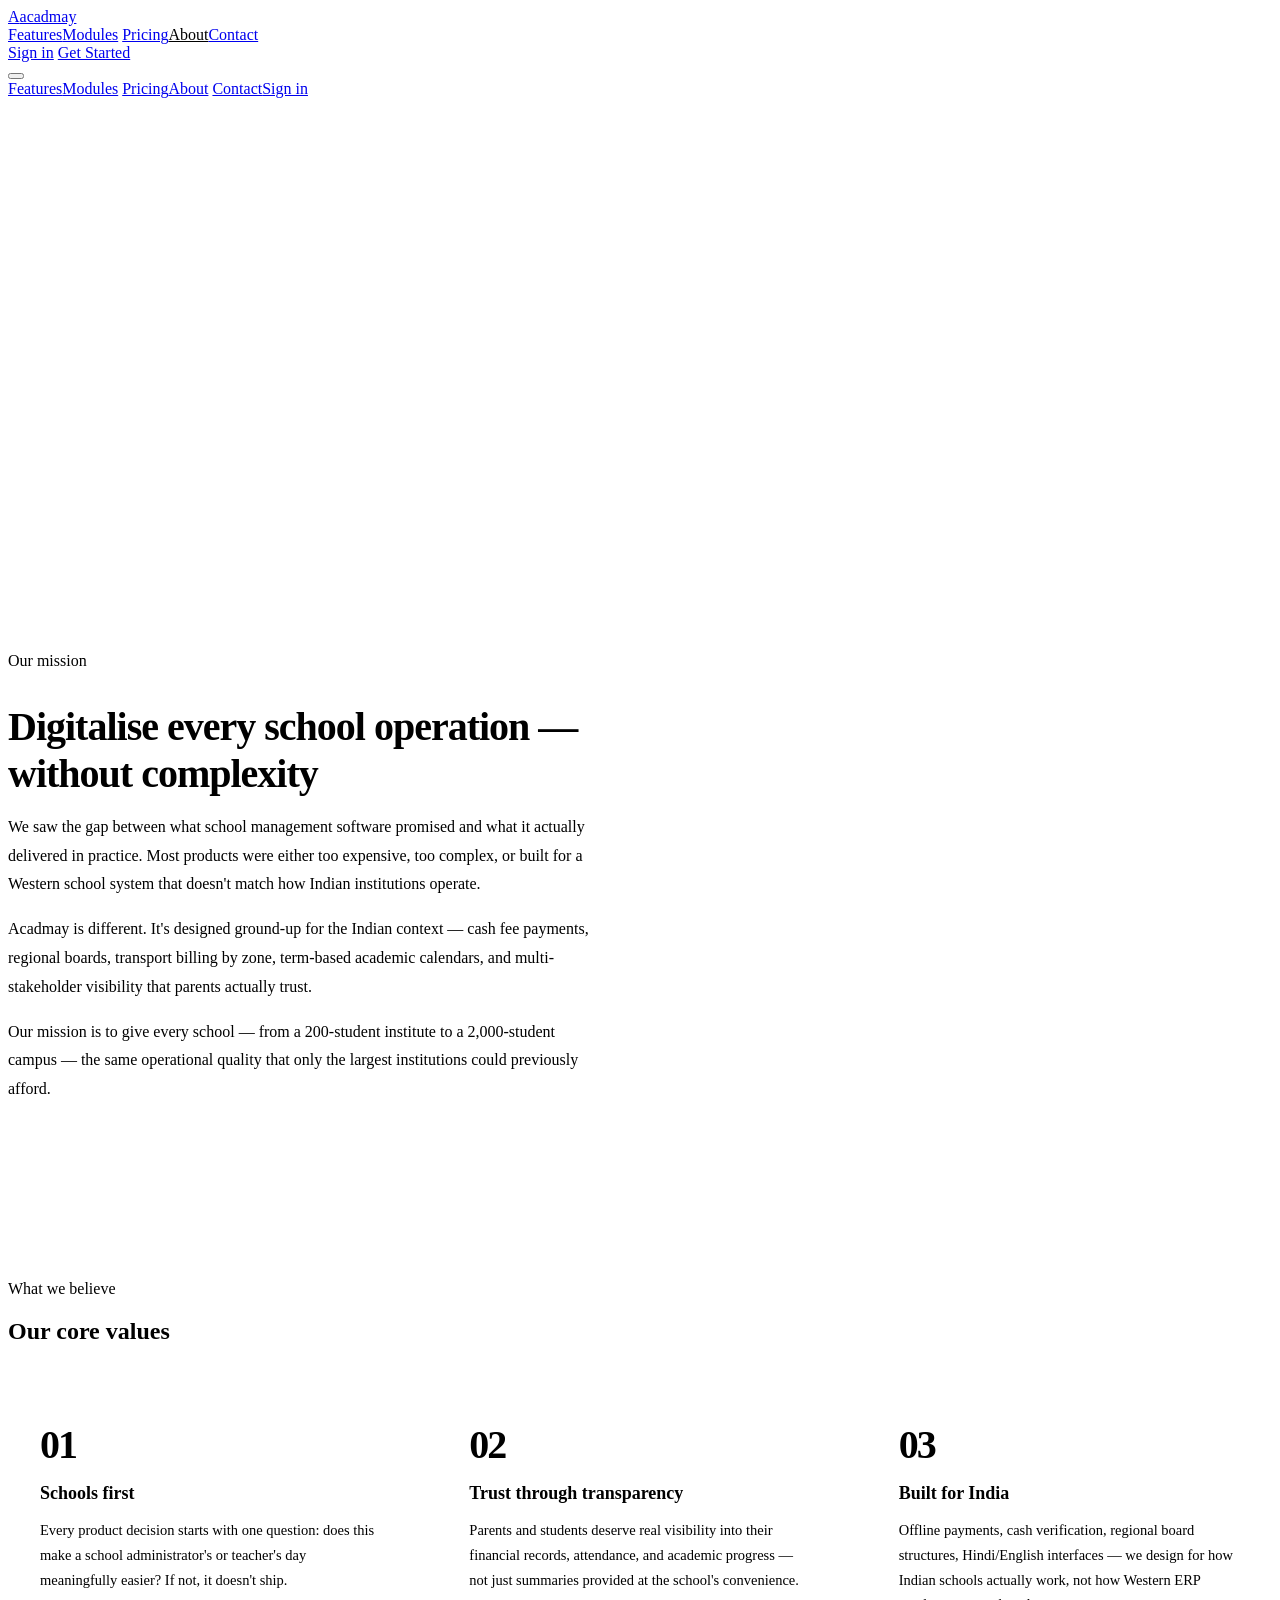
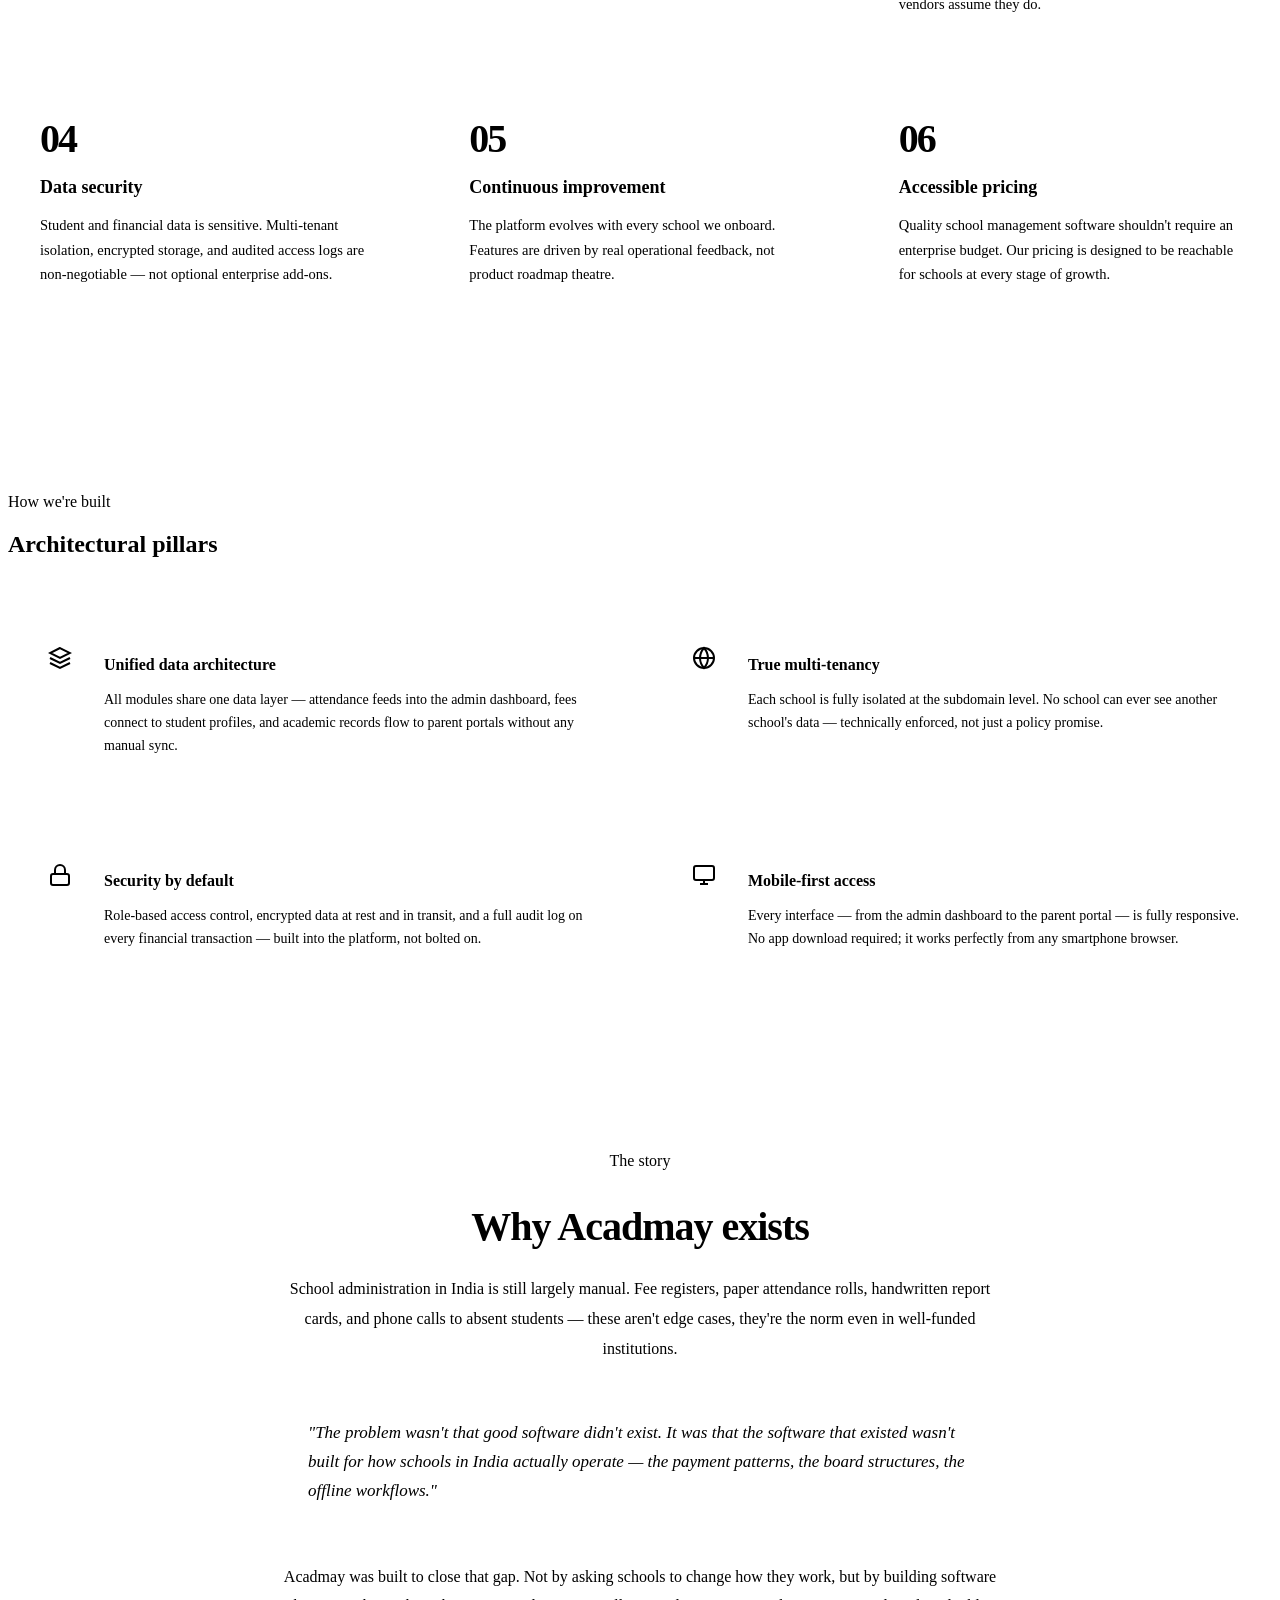
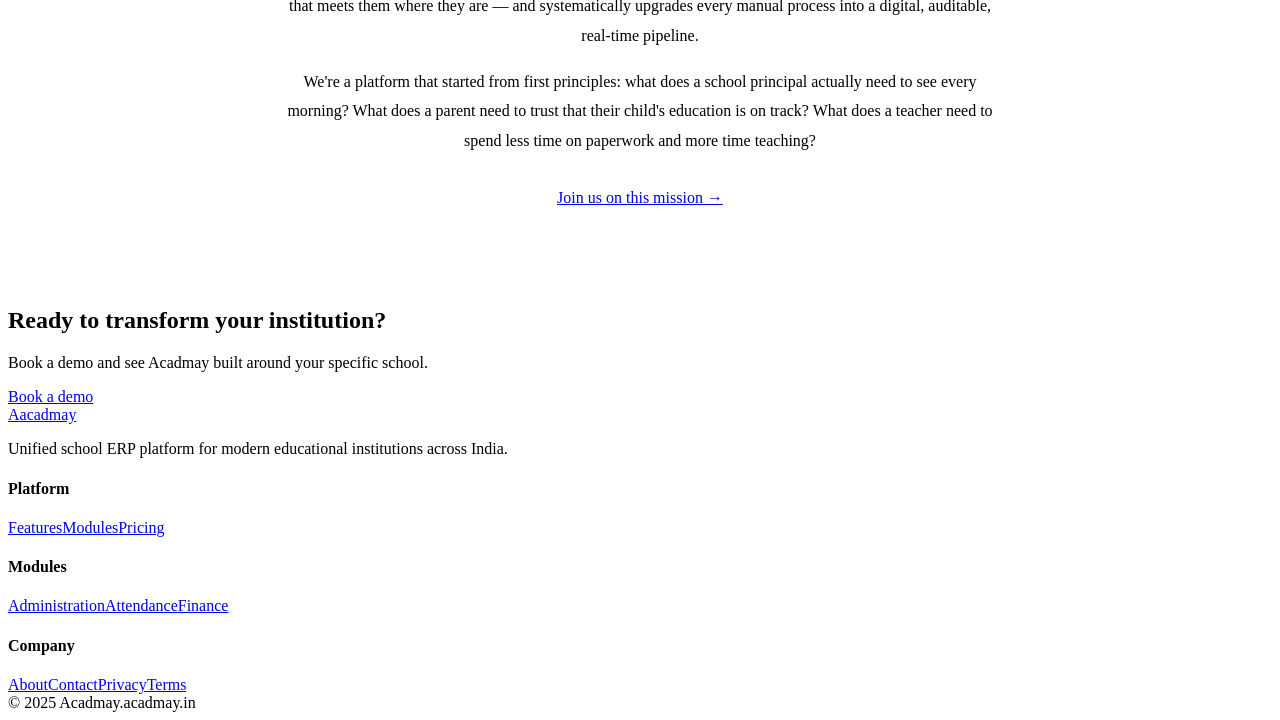
==== commit 25cfada4: "fix: remap --slate-deeper to white for visible text and add hero/body background overrides for dark " ====
--- a/about.html
+++ b/about.html
@@ -7,7 +7,7 @@
 <link rel="preconnect" href="https://fonts.googleapis.com"/>
 <link rel="preconnect" href="https://fonts.gstatic.com" crossorigin/>
 <link href="https://fonts.googleapis.com/css2?family=Syne:wght@400;500;600;700;800&family=DM+Sans:ital,opsz,wght@0,9..40,300;0,9..40,400;0,9..40,500;1,9..40,300&display=swap" rel="stylesheet"/>
-<link rel="stylesheet" href="shared.css?v=6"/>
+<link rel="stylesheet" href="shared.css\?v=7"/>
 <style>
 body { padding-top: var(--nav-h); }
 .about-hero {
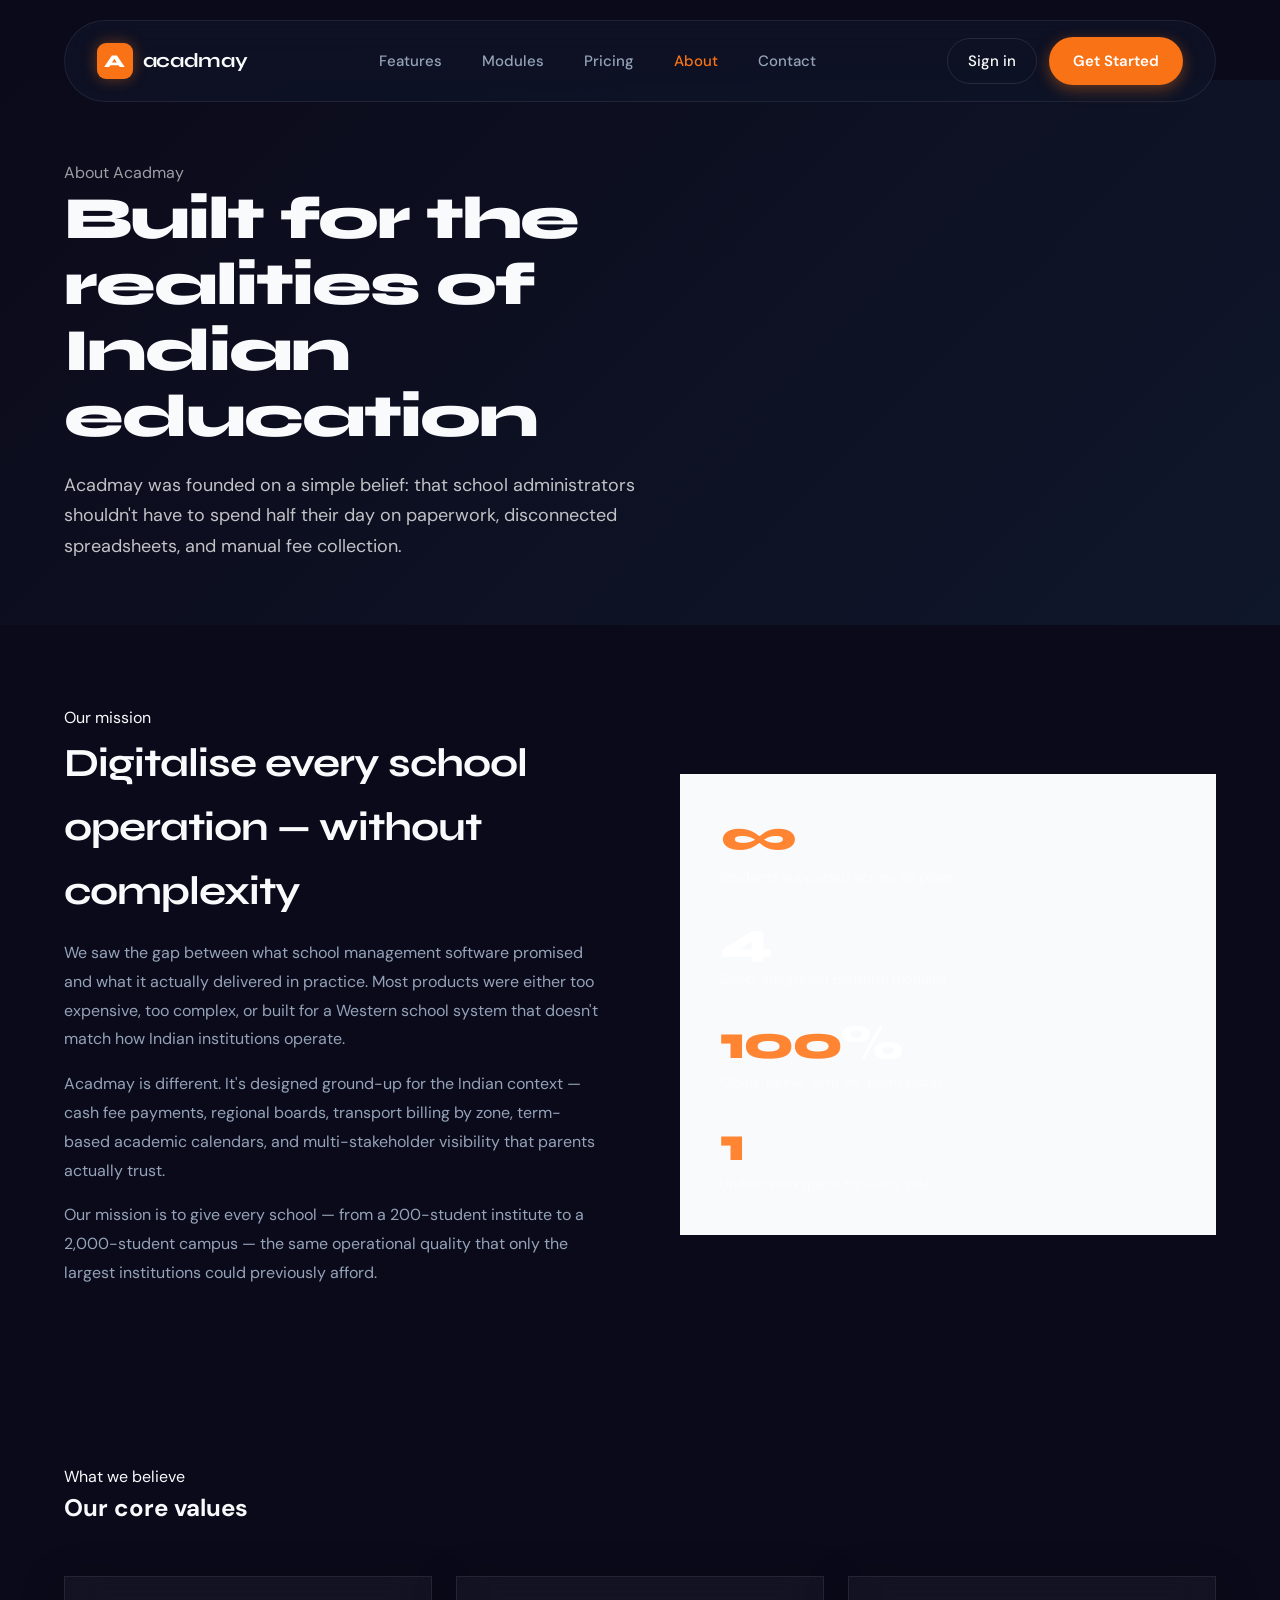
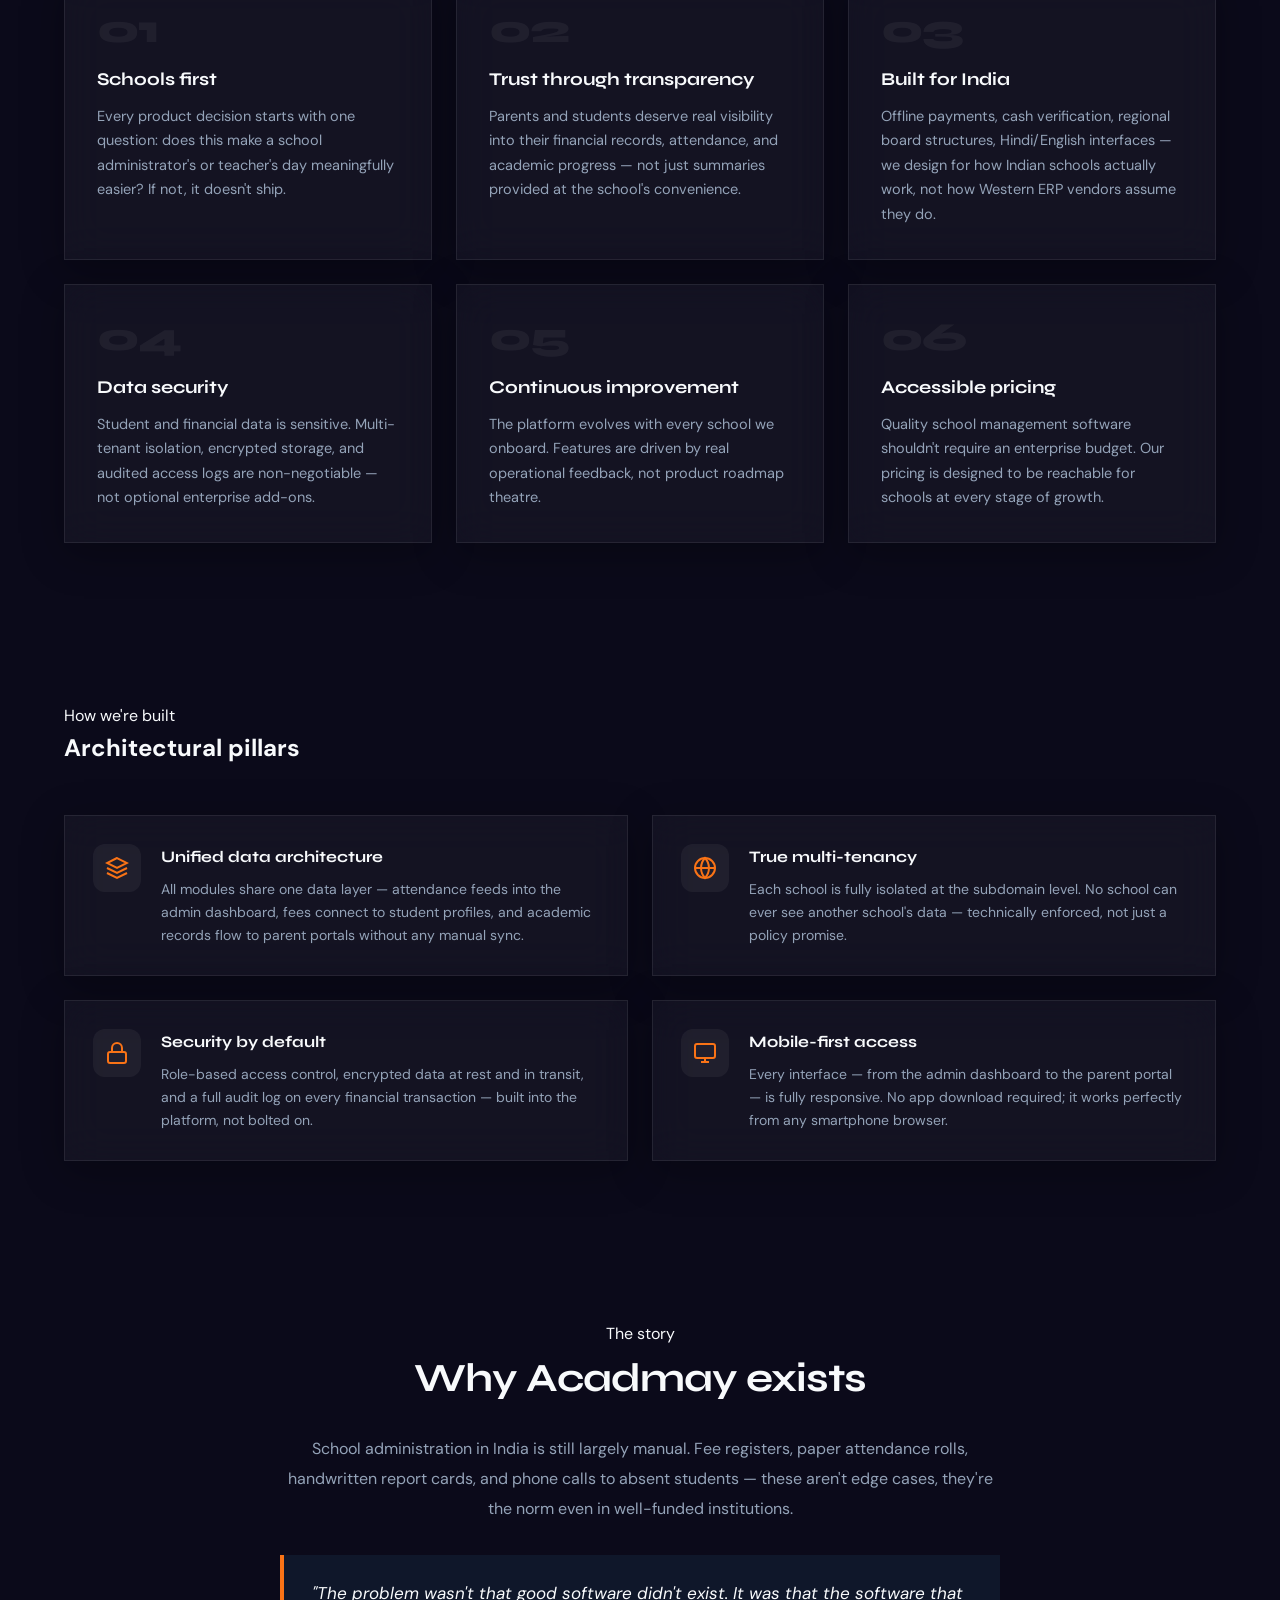
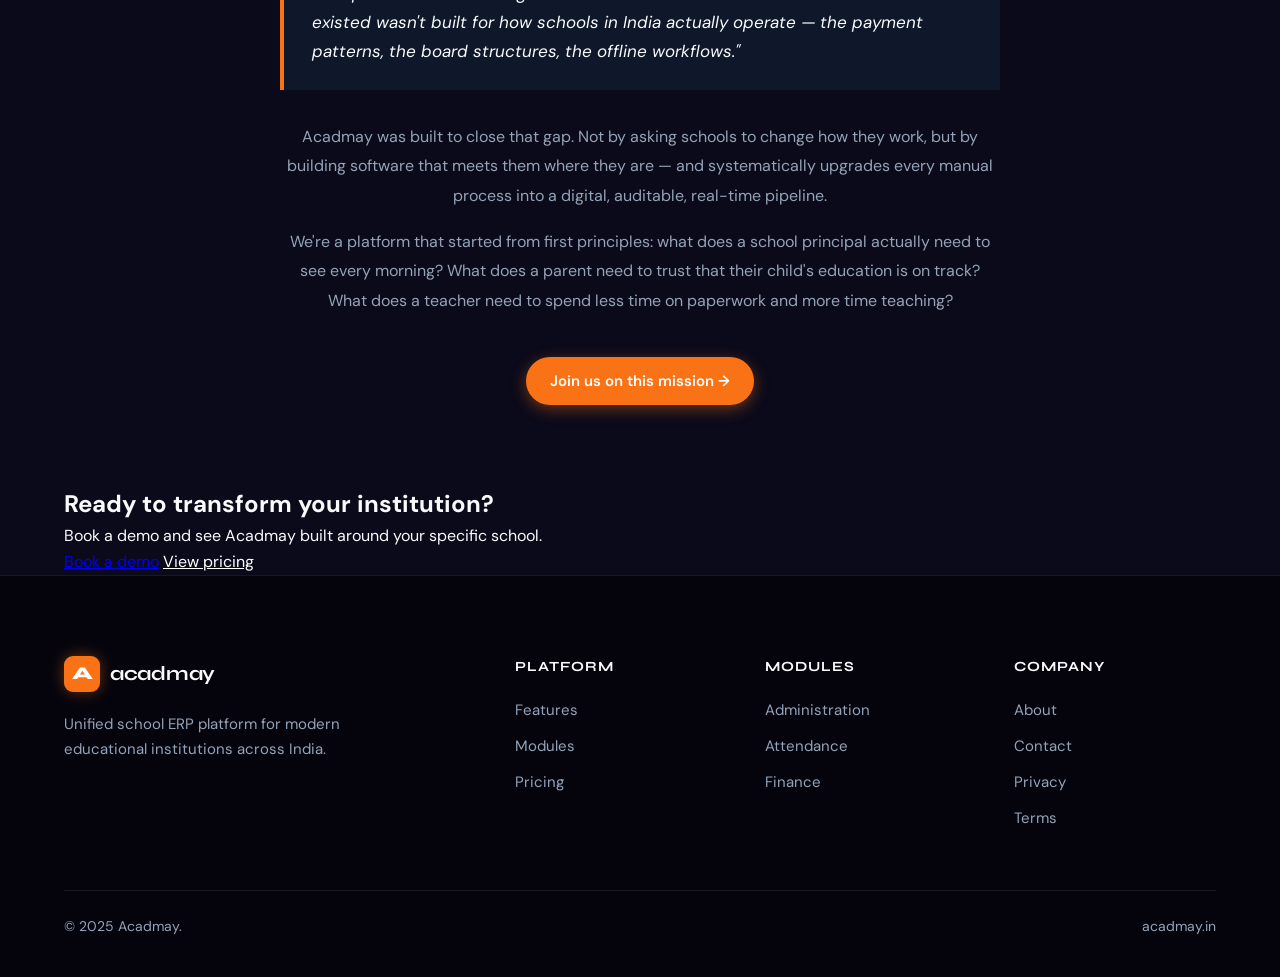
==== commit 4d4ba5d9: "fix: completely clean stylesheet paths in all HTML files to support local file:// protocol rendering" ====
--- a/about.html
+++ b/about.html
@@ -7,7 +7,7 @@
 <link rel="preconnect" href="https://fonts.googleapis.com"/>
 <link rel="preconnect" href="https://fonts.gstatic.com" crossorigin/>
 <link href="https://fonts.googleapis.com/css2?family=Syne:wght@400;500;600;700;800&family=DM+Sans:ital,opsz,wght@0,9..40,300;0,9..40,400;0,9..40,500;1,9..40,300&display=swap" rel="stylesheet"/>
-<link rel="stylesheet" href="shared.css\?v=7"/>
+<link rel="stylesheet" href="shared.css"/>
 <style>
 body { padding-top: var(--nav-h); }
 .about-hero {
--- a/shared.css
+++ b/shared.css
@@ -0,0 +1,345 @@
+/* ─── SHARED STYLES ─────────────────────────────────────────── */
+*, *::before, *::after { box-sizing: border-box; margin: 0; padding: 0; }
+
+:root {
+  /* Ultra-modern "Anti-Gravity" Theme */
+  --bg-deep: #0B0A1A; /* Celestial midnight indigo */
+  --bg-slate: #0F172A; /* Dark slate */
+  --accent-orange: #F97316; /* Rajasthan Sunrise Orange */
+  --accent-glow: rgba(249, 115, 22, 0.4);
+  --indigo-glow: #6366F1; /* Electric indigo */
+  --text-main: #F8FAFC;
+  --text-muted: #94A3B8;
+  --border-glass: rgba(255, 255, 255, 0.08);
+  
+  --font-display: 'Syne', sans-serif;
+  --font-body: 'DM Sans', sans-serif;
+  
+  --nav-h: 80px;
+
+  /* Legacy Variable Remapping (Brings all other sub-pages into Dark Mode instantly) */
+  --slate: #F97316; 
+  --slate-dark: #ea580c;
+  --slate-deeper: #F8FAFC; /* Map to high-contrast white text instead of dark background */
+  --slate-light: #6366F1; 
+  --slate-pale: rgba(255, 255, 255, 0.05);
+  --slate-bg: #05040d; 
+  --accent: #F97316;
+  --accent-light: #ff8533;
+  --white: #0F172A; 
+  --ink: #F8FAFC;
+  --ink-2: #F8FAFC;
+  --ink-3: #94A3B8;
+  --ink-4: #64748B;
+  --border: rgba(255, 255, 255, 0.08);
+  --border-light: rgba(255, 255, 255, 0.04);
+  --success: #10B981;
+  --warning: #F59E0B;
+}
+
+html { scroll-behavior: smooth; }
+
+body {
+  font-family: var(--font-body);
+  color: var(--text-main);
+  background: var(--bg-deep);
+  line-height: 1.6;
+  font-size: 16px;
+  -webkit-font-smoothing: antialiased;
+  overflow-x: hidden;
+}
+
+.container {
+  max-width: 1200px;
+  margin: 0 auto;
+  padding: 0 24px;
+}
+
+/* Universal Anti-Gravity Animations */
+.antigravity-layer {
+  background: rgba(255, 255, 255, 0.04);
+  backdrop-filter: blur(20px);
+  -webkit-backdrop-filter: blur(20px);
+  border: 1px solid var(--border-glass);
+  border-radius: 20px;
+  box-shadow: 0 10px 40px rgba(0, 0, 0, 0.3), 
+              0 4px 12px rgba(99, 102, 241, 0.03);
+  transition: transform 0.5s cubic-bezier(0.16, 1, 0.3, 1), 
+              box-shadow 0.5s cubic-bezier(0.16, 1, 0.3, 1), 
+              border-color 0.3s ease;
+}
+
+.antigravity-layer:hover {
+  transform: translateY(-12px) scale(1.015);
+  border-color: var(--accent-glow);
+  box-shadow: 0 25px 50px rgba(0, 0, 0, 0.45), 
+              0 20px 40px rgba(249, 115, 22, 0.15);
+}
+
+/* ─── NAVIGATION ──────────────────────────────────────────────── */
+.nav {
+  position: fixed;
+  top: 20px; left: 50%;
+  transform: translateX(-50%);
+  width: 90%;
+  max-width: 1200px;
+  z-index: 1000;
+  border-radius: 100px;
+  background: rgba(15, 23, 42, 0.6);
+  backdrop-filter: blur(20px);
+  border: 1px solid var(--border-glass);
+  transition: all 0.3s ease;
+}
+
+.nav-inner {
+  padding: 0 32px;
+  height: var(--nav-h);
+  display: flex;
+  align-items: center;
+  gap: 32px;
+  justify-content: space-between;
+}
+
+.logo {
+  display: flex;
+  align-items: center;
+  gap: 10px;
+  text-decoration: none;
+}
+.logo-mark {
+  width: 36px; height: 36px;
+  background: var(--accent-orange);
+  color: #fff;
+  border-radius: 9px;
+  display: flex;
+  align-items: center;
+  justify-content: center;
+  font-family: var(--font-display);
+  font-weight: 800;
+  font-size: 18px;
+  box-shadow: 0 0 15px var(--accent-glow);
+}
+.logo-text {
+  font-family: var(--font-display);
+  font-weight: 700;
+  font-size: 20px;
+  color: var(--text-main);
+  letter-spacing: -0.3px;
+}
+
+.nav-links {
+  display: flex;
+  align-items: center;
+  gap: 8px;
+}
+.nav-links a {
+  text-decoration: none;
+  color: var(--text-muted);
+  font-size: 15px;
+  font-weight: 500;
+  padding: 8px 16px;
+  border-radius: 100px;
+  transition: all 0.3s;
+}
+.nav-links a:hover { 
+  color: var(--text-main); 
+  background: rgba(255,255,255,0.05); 
+}
+
+.nav-actions {
+  display: flex;
+  align-items: center;
+  gap: 12px;
+}
+
+.btn-primary {
+  display: inline-flex;
+  align-items: center;
+  gap: 8px;
+  background: var(--accent-orange);
+  color: #fff;
+  padding: 12px 24px;
+  border-radius: 100px;
+  font-family: var(--font-body);
+  font-size: 15px;
+  font-weight: 600;
+  text-decoration: none;
+  border: none;
+  cursor: pointer;
+  box-shadow: 0 4px 15px var(--accent-glow);
+  transition: all 0.3s cubic-bezier(0.16, 1, 0.3, 1);
+}
+.btn-primary:hover { 
+  transform: translateY(-2px); 
+  box-shadow: 0 8px 25px rgba(249, 115, 22, 0.6); 
+}
+
+.btn-ghost {
+  display: inline-flex;
+  align-items: center;
+  background: none;
+  color: var(--text-main);
+  padding: 10px 20px;
+  border-radius: 100px;
+  font-size: 15px;
+  font-weight: 500;
+  text-decoration: none;
+  border: 1px solid rgba(255,255,255,0.1);
+  transition: all 0.3s;
+}
+.btn-ghost:hover { 
+  background: rgba(255,255,255,0.1); 
+  border-color: rgba(255,255,255,0.2); 
+}
+
+.hamburger {
+  display: none;
+  flex-direction: column;
+  gap: 5px;
+  background: none;
+  border: none;
+  cursor: pointer;
+  padding: 4px;
+}
+.hamburger span {
+  display: block;
+  width: 22px; height: 2px;
+  background: var(--text-main);
+  border-radius: 2px;
+  transition: all 0.3s;
+}
+
+.mobile-menu {
+  display: none;
+  flex-direction: column;
+  padding: 20px;
+  background: rgba(15, 23, 42, 0.95);
+  backdrop-filter: blur(20px);
+  border-radius: 20px;
+  border: 1px solid var(--border-glass);
+  margin-top: 10px;
+  gap: 8px;
+}
+.mobile-menu.open { display: flex; }
+.mobile-menu a {
+  text-decoration: none;
+  color: var(--text-main);
+  font-size: 16px;
+  padding: 12px;
+  border-radius: 8px;
+}
+.mobile-menu a:hover { background: rgba(255,255,255,0.05); }
+
+/* FOOTER */
+.footer {
+  background: #05040d;
+  color: var(--text-muted);
+  padding: 80px 0 40px;
+  border-top: 1px solid var(--border-glass);
+}
+.footer-grid {
+  display: grid;
+  grid-template-columns: 2fr 1fr 1fr 1fr;
+  gap: 48px;
+  margin-bottom: 48px;
+}
+.footer-brand p {
+  font-size: 15px;
+  margin-top: 20px;
+  line-height: 1.7;
+  max-width: 300px;
+}
+.footer-col h4 {
+  color: var(--text-main);
+  font-family: var(--font-display);
+  font-size: 14px;
+  font-weight: 700;
+  text-transform: uppercase;
+  letter-spacing: 1px;
+  margin-bottom: 20px;
+}
+.footer-col a {
+  display: block;
+  text-decoration: none;
+  color: var(--text-muted);
+  font-size: 15px;
+  margin-bottom: 12px;
+  transition: color 0.2s;
+}
+.footer-col a:hover { color: var(--accent-orange); }
+
+.footer-bottom {
+  display: flex;
+  justify-content: space-between;
+  border-top: 1px solid var(--border-glass);
+  padding-top: 24px;
+  font-size: 14px;
+}
+
+/* RESPONSIVE */
+@media (max-width: 900px) {
+  .nav-links, .nav-actions { display: none; }
+  .hamburger { display: flex; }
+  .footer-grid { grid-template-columns: 1fr 1fr; gap: 40px; }
+  .footer-brand { grid-column: 1 / -1; }
+}
+@media (max-width: 600px) {
+  .footer-grid { grid-template-columns: 1fr; }
+  .footer-bottom { flex-direction: column; gap: 16px; text-align: center; }
+}
+/* Legacy Card Overrides for All Pages */
+.price-card, .value-card, .pillar-card, .faq-item, .contact-card, .login-card {
+  background: rgba(255, 255, 255, 0.04) !important;
+  backdrop-filter: blur(20px) !important;
+  -webkit-backdrop-filter: blur(20px) !important;
+  border: 1px solid var(--border-glass) !important;
+  box-shadow: 0 10px 40px rgba(0, 0, 0, 0.3) !important;
+  transition: transform 0.5s cubic-bezier(0.16, 1, 0.3, 1), 
+              box-shadow 0.5s cubic-bezier(0.16, 1, 0.3, 1), 
+              border-color 0.3s ease !important;
+  color: var(--text-main) !important;
+}
+
+.price-card:hover, .value-card:hover, .pillar-card:hover {
+  transform: translateY(-12px) scale(1.015) !important;
+  border-color: var(--accent-glow) !important;
+  box-shadow: 0 25px 50px rgba(0, 0, 0, 0.45), 
+              0 20px 40px rgba(249, 115, 22, 0.15) !important;
+}
+
+.compare-section, .story, .values {
+  background: var(--bg-deep) !important;
+}
+
+.compare-table th {
+  background: var(--bg-slate) !important;
+  color: var(--text-main) !important;
+  border-bottom: 2px solid var(--border-glass) !important;
+}
+
+.compare-table td {
+  color: var(--text-muted) !important;
+  border-bottom: 1px solid var(--border-glass) !important;
+}
+
+.compare-table tr:hover td {
+  background: rgba(255, 255, 255, 0.02) !important;
+}
+
+.faq-q {
+  color: var(--text-main) !important;
+}
+/* Hero & Section Background Overrides */
+.page-hero, .about-hero {
+  background: linear-gradient(135deg, #0B0A1A 0%, #0F172A 100%) !important;
+  color: var(--text-main) !important;
+}
+
+.about-hero h1 {
+  color: var(--text-main) !important;
+}
+
+/* Sub-page Body Reset */
+body {
+  background-color: #0B0A1A !important;
+}
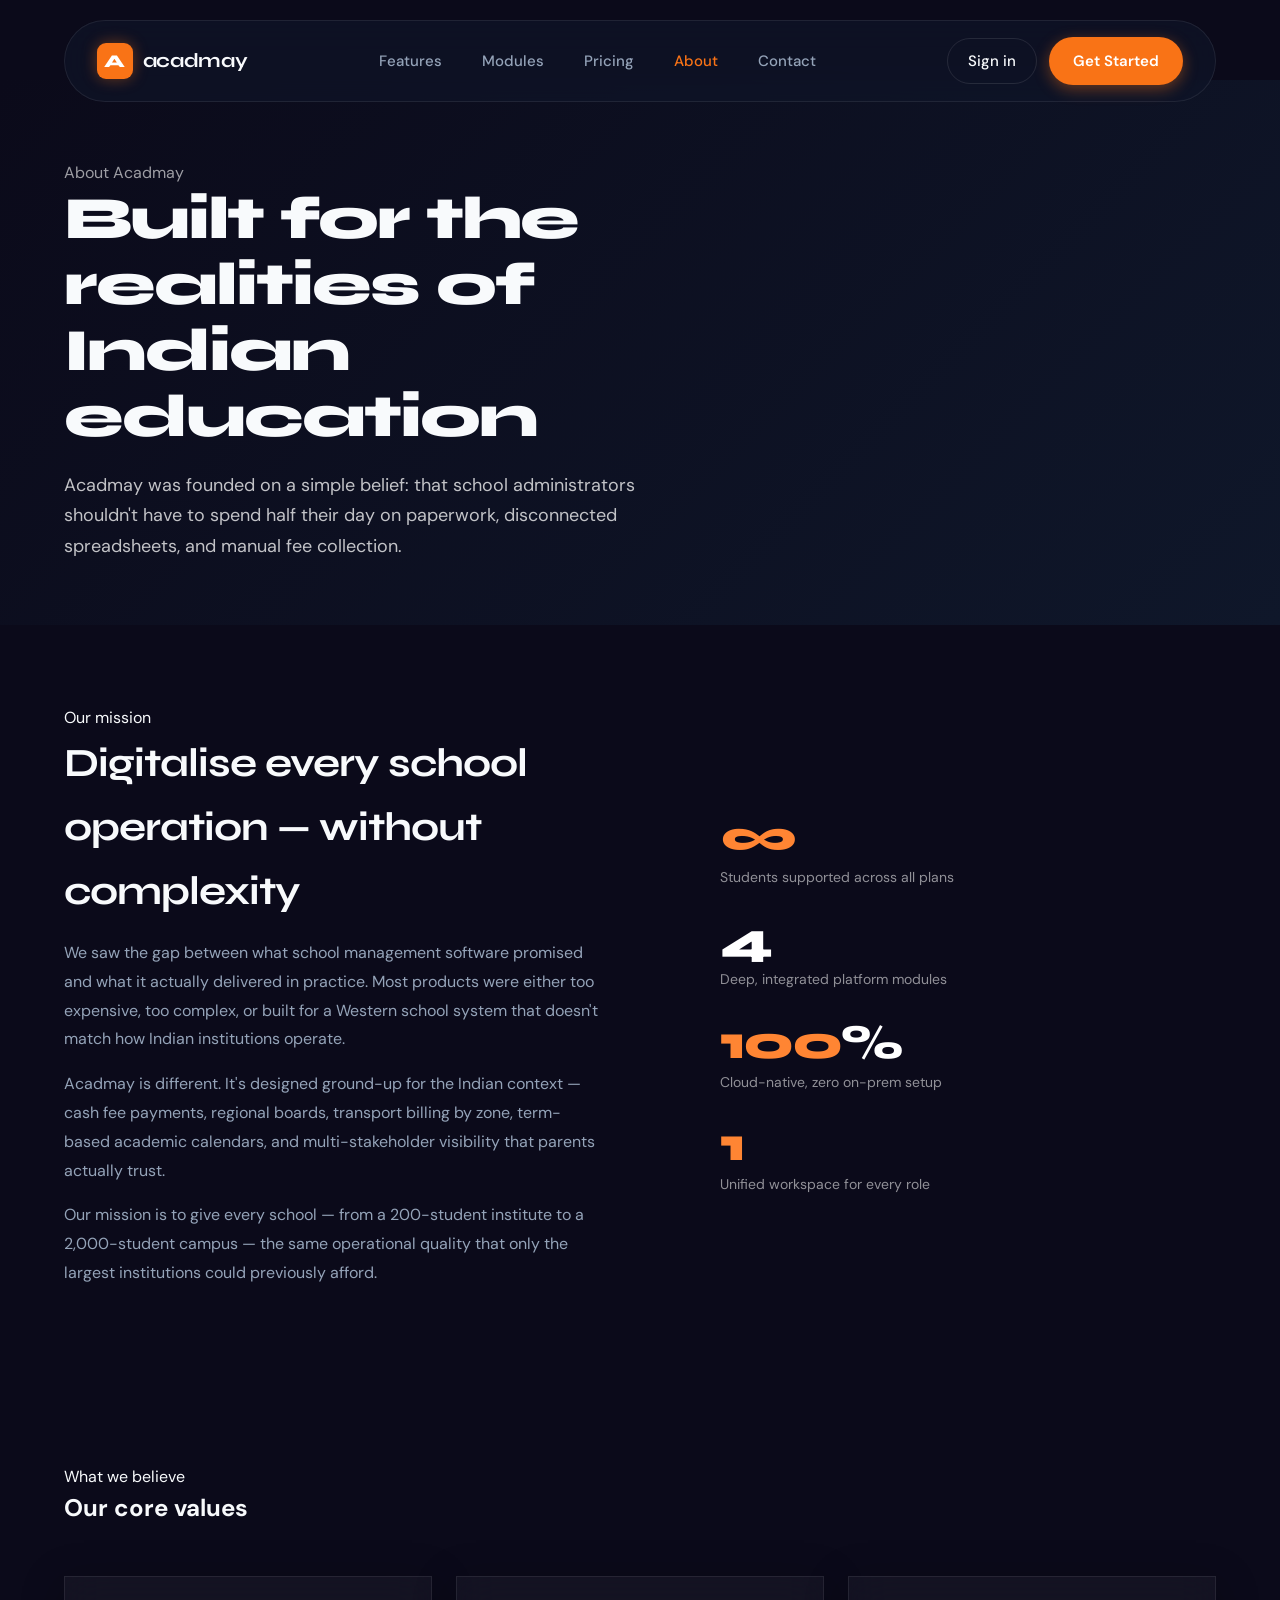
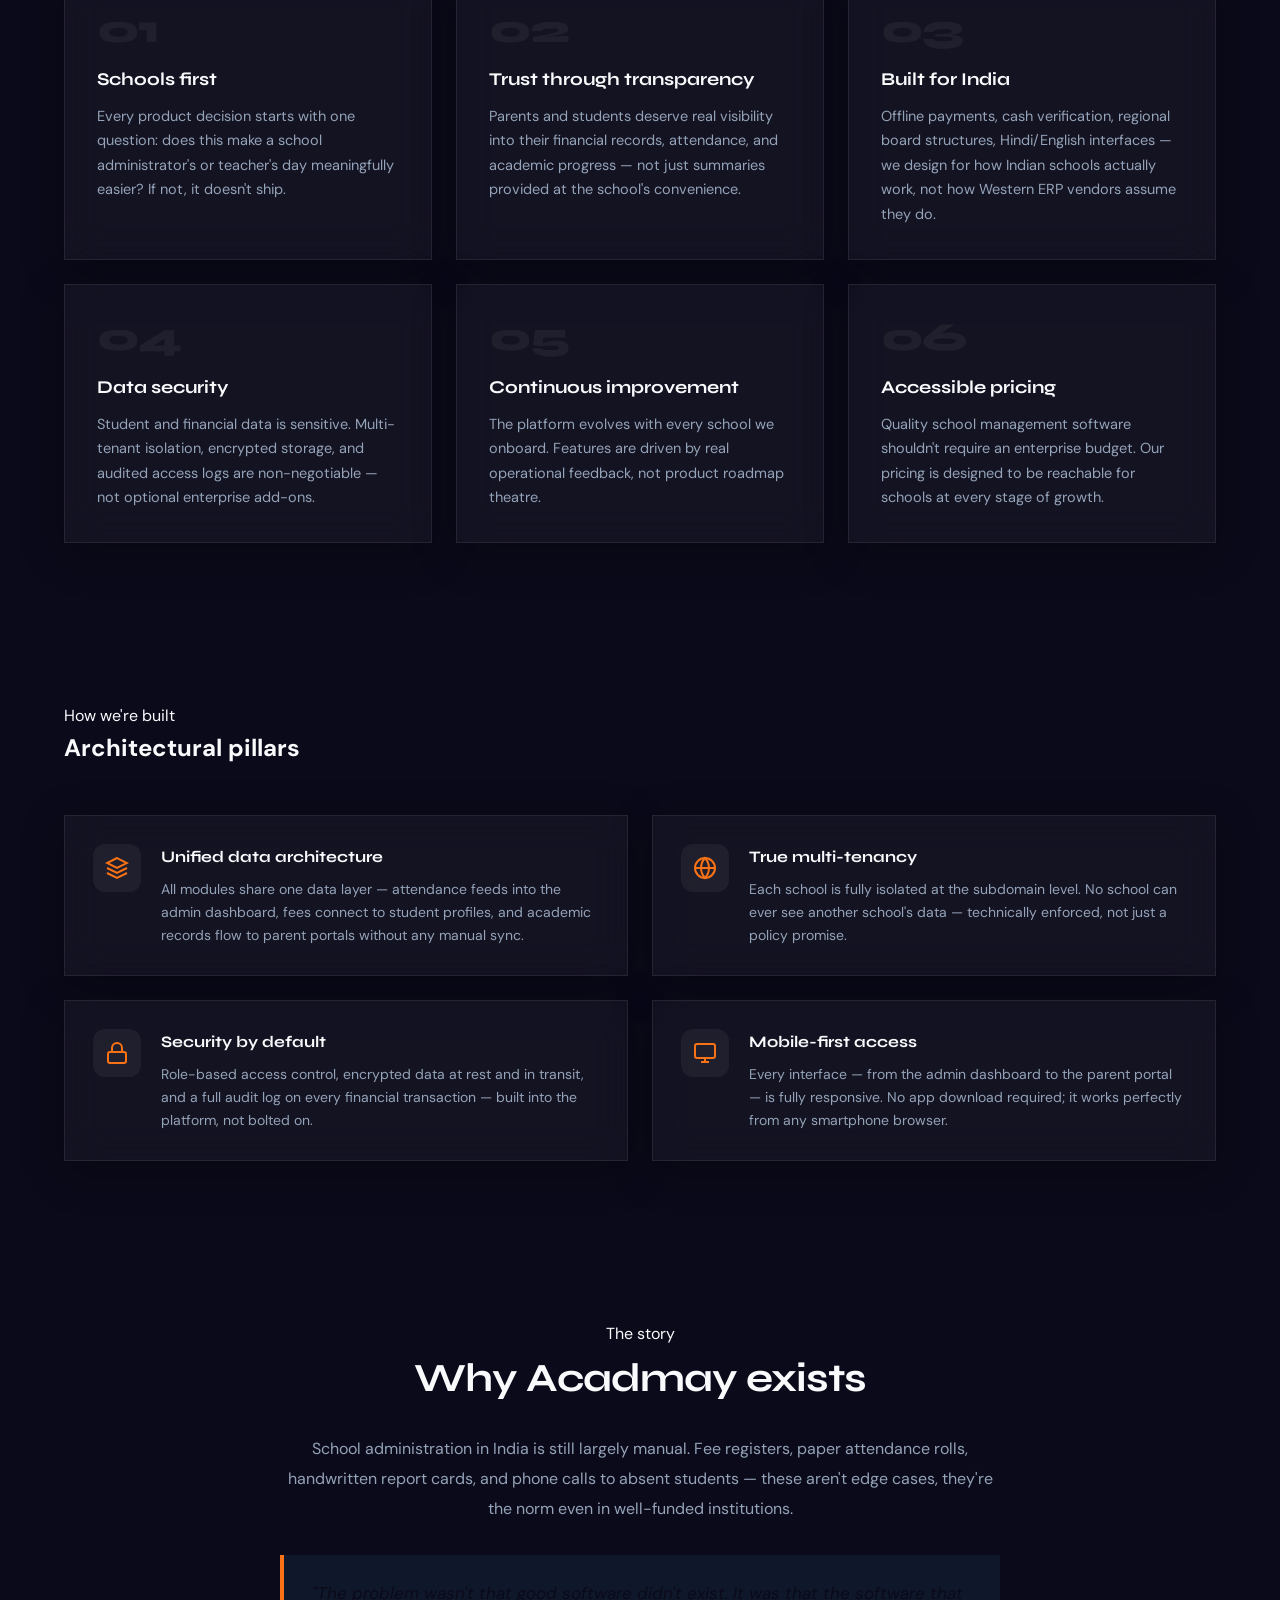
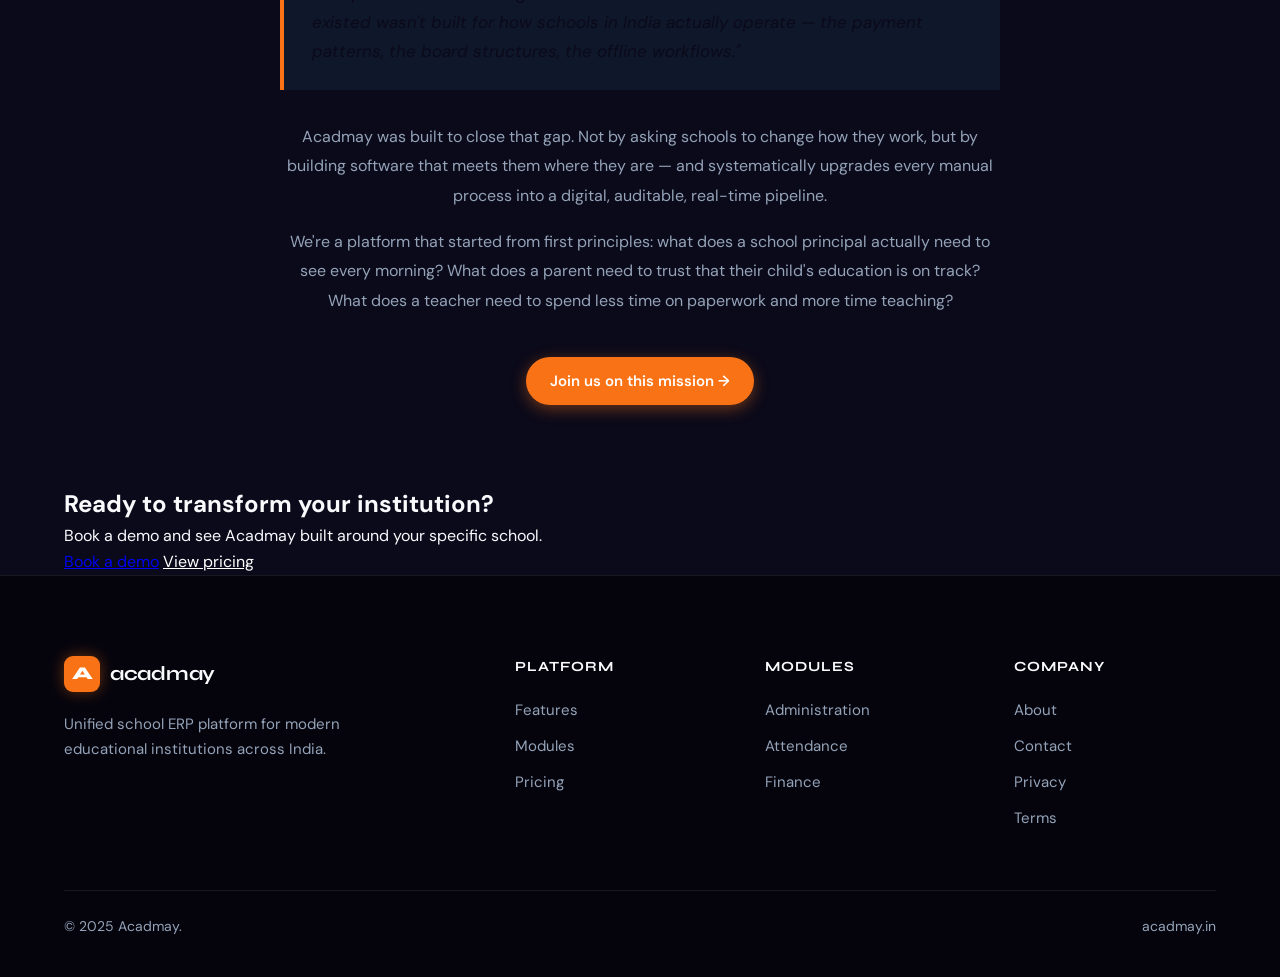
==== commit d60e2f68: "fix: rename shared.css to shared-dark.css to permanently bypass local browser caching and force late" ====
--- a/about.html
+++ b/about.html
@@ -7,7 +7,7 @@
 <link rel="preconnect" href="https://fonts.googleapis.com"/>
 <link rel="preconnect" href="https://fonts.gstatic.com" crossorigin/>
 <link href="https://fonts.googleapis.com/css2?family=Syne:wght@400;500;600;700;800&family=DM+Sans:ital,opsz,wght@0,9..40,300;0,9..40,400;0,9..40,500;1,9..40,300&display=swap" rel="stylesheet"/>
-<link rel="stylesheet" href="shared.css"/>
+<link rel="stylesheet" href="shared-dark.css"/>
 <style>
 body { padding-top: var(--nav-h); }
 .about-hero {
--- a/shared-dark.css
+++ b/shared-dark.css
@@ -0,0 +1,379 @@
+/* ─── SHARED STYLES ─────────────────────────────────────────── */
+*, *::before, *::after { box-sizing: border-box; margin: 0; padding: 0; }
+
+:root {
+  /* Ultra-modern "Anti-Gravity" Theme */
+  --bg-deep: #0B0A1A; /* Celestial midnight indigo */
+  --bg-slate: #0F172A; /* Dark slate */
+  --accent-orange: #F97316; /* Rajasthan Sunrise Orange */
+  --accent-glow: rgba(249, 115, 22, 0.4);
+  --indigo-glow: #6366F1; /* Electric indigo */
+  --text-main: #F8FAFC;
+  --text-muted: #94A3B8;
+  --border-glass: rgba(255, 255, 255, 0.08);
+  
+  --font-display: 'Syne', sans-serif;
+  --font-body: 'DM Sans', sans-serif;
+  
+  --nav-h: 80px;
+
+  /* Legacy Variable Remapping (Brings all other sub-pages into Dark Mode instantly) */
+  --slate: #F97316; 
+  --slate-dark: #ea580c;
+  --slate-deeper: #0B0A1A; /* Map back to Midnight Indigo for dark background gradients & cards */
+  --slate-light: #6366F1; 
+  --slate-pale: rgba(255, 255, 255, 0.05);
+  --slate-bg: #05040d; 
+  --accent: #F97316;
+  --accent-light: #ff8533;
+  --white: #0F172A; 
+  --ink: #F8FAFC;
+  --ink-2: #F8FAFC;
+  --ink-3: #94A3B8;
+  --ink-4: #64748B;
+  --border: rgba(255, 255, 255, 0.08);
+  --border-light: rgba(255, 255, 255, 0.04);
+  --success: #10B981;
+  --warning: #F59E0B;
+}
+
+html { scroll-behavior: smooth; }
+
+body {
+  font-family: var(--font-body);
+  color: var(--text-main);
+  background: var(--bg-deep);
+  line-height: 1.6;
+  font-size: 16px;
+  -webkit-font-smoothing: antialiased;
+  overflow-x: hidden;
+}
+
+.container {
+  max-width: 1200px;
+  margin: 0 auto;
+  padding: 0 24px;
+}
+
+/* Universal Anti-Gravity Animations */
+.antigravity-layer {
+  background: rgba(255, 255, 255, 0.04);
+  backdrop-filter: blur(20px);
+  -webkit-backdrop-filter: blur(20px);
+  border: 1px solid var(--border-glass);
+  border-radius: 20px;
+  box-shadow: 0 10px 40px rgba(0, 0, 0, 0.3), 
+              0 4px 12px rgba(99, 102, 241, 0.03);
+  transition: transform 0.5s cubic-bezier(0.16, 1, 0.3, 1), 
+              box-shadow 0.5s cubic-bezier(0.16, 1, 0.3, 1), 
+              border-color 0.3s ease;
+}
+
+.antigravity-layer:hover {
+  transform: translateY(-12px) scale(1.015);
+  border-color: var(--accent-glow);
+  box-shadow: 0 25px 50px rgba(0, 0, 0, 0.45), 
+              0 20px 40px rgba(249, 115, 22, 0.15);
+}
+
+/* ─── NAVIGATION ──────────────────────────────────────────────── */
+.nav {
+  position: fixed;
+  top: 20px; left: 50%;
+  transform: translateX(-50%);
+  width: 90%;
+  max-width: 1200px;
+  z-index: 1000;
+  border-radius: 100px;
+  background: rgba(15, 23, 42, 0.6);
+  backdrop-filter: blur(20px);
+  border: 1px solid var(--border-glass);
+  transition: all 0.3s ease;
+}
+
+.nav-inner {
+  padding: 0 32px;
+  height: var(--nav-h);
+  display: flex;
+  align-items: center;
+  gap: 32px;
+  justify-content: space-between;
+}
+
+.logo {
+  display: flex;
+  align-items: center;
+  gap: 10px;
+  text-decoration: none;
+}
+.logo-mark {
+  width: 36px; height: 36px;
+  background: var(--accent-orange);
+  color: #fff;
+  border-radius: 9px;
+  display: flex;
+  align-items: center;
+  justify-content: center;
+  font-family: var(--font-display);
+  font-weight: 800;
+  font-size: 18px;
+  box-shadow: 0 0 15px var(--accent-glow);
+}
+.logo-text {
+  font-family: var(--font-display);
+  font-weight: 700;
+  font-size: 20px;
+  color: var(--text-main);
+  letter-spacing: -0.3px;
+}
+
+.nav-links {
+  display: flex;
+  align-items: center;
+  gap: 8px;
+}
+.nav-links a {
+  text-decoration: none;
+  color: var(--text-muted);
+  font-size: 15px;
+  font-weight: 500;
+  padding: 8px 16px;
+  border-radius: 100px;
+  transition: all 0.3s;
+}
+.nav-links a:hover { 
+  color: var(--text-main); 
+  background: rgba(255,255,255,0.05); 
+}
+
+.nav-actions {
+  display: flex;
+  align-items: center;
+  gap: 12px;
+}
+
+.btn-primary {
+  display: inline-flex;
+  align-items: center;
+  gap: 8px;
+  background: var(--accent-orange);
+  color: #fff;
+  padding: 12px 24px;
+  border-radius: 100px;
+  font-family: var(--font-body);
+  font-size: 15px;
+  font-weight: 600;
+  text-decoration: none;
+  border: none;
+  cursor: pointer;
+  box-shadow: 0 4px 15px var(--accent-glow);
+  transition: all 0.3s cubic-bezier(0.16, 1, 0.3, 1);
+}
+.btn-primary:hover { 
+  transform: translateY(-2px); 
+  box-shadow: 0 8px 25px rgba(249, 115, 22, 0.6); 
+}
+
+.btn-ghost {
+  display: inline-flex;
+  align-items: center;
+  background: none;
+  color: var(--text-main);
+  padding: 10px 20px;
+  border-radius: 100px;
+  font-size: 15px;
+  font-weight: 500;
+  text-decoration: none;
+  border: 1px solid rgba(255,255,255,0.1);
+  transition: all 0.3s;
+}
+.btn-ghost:hover { 
+  background: rgba(255,255,255,0.1); 
+  border-color: rgba(255,255,255,0.2); 
+}
+
+.hamburger {
+  display: none;
+  flex-direction: column;
+  gap: 5px;
+  background: none;
+  border: none;
+  cursor: pointer;
+  padding: 4px;
+}
+.hamburger span {
+  display: block;
+  width: 22px; height: 2px;
+  background: var(--text-main);
+  border-radius: 2px;
+  transition: all 0.3s;
+}
+
+.mobile-menu {
+  display: none;
+  flex-direction: column;
+  padding: 20px;
+  background: rgba(15, 23, 42, 0.95);
+  backdrop-filter: blur(20px);
+  border-radius: 20px;
+  border: 1px solid var(--border-glass);
+  margin-top: 10px;
+  gap: 8px;
+}
+.mobile-menu.open { display: flex; }
+.mobile-menu a {
+  text-decoration: none;
+  color: var(--text-main);
+  font-size: 16px;
+  padding: 12px;
+  border-radius: 8px;
+}
+.mobile-menu a:hover { background: rgba(255,255,255,0.05); }
+
+/* FOOTER */
+.footer {
+  background: #05040d;
+  color: var(--text-muted);
+  padding: 80px 0 40px;
+  border-top: 1px solid var(--border-glass);
+}
+.footer-grid {
+  display: grid;
+  grid-template-columns: 2fr 1fr 1fr 1fr;
+  gap: 48px;
+  margin-bottom: 48px;
+}
+.footer-brand p {
+  font-size: 15px;
+  margin-top: 20px;
+  line-height: 1.7;
+  max-width: 300px;
+}
+.footer-col h4 {
+  color: var(--text-main);
+  font-family: var(--font-display);
+  font-size: 14px;
+  font-weight: 700;
+  text-transform: uppercase;
+  letter-spacing: 1px;
+  margin-bottom: 20px;
+}
+.footer-col a {
+  display: block;
+  text-decoration: none;
+  color: var(--text-muted);
+  font-size: 15px;
+  margin-bottom: 12px;
+  transition: color 0.2s;
+}
+.footer-col a:hover { color: var(--accent-orange); }
+
+.footer-bottom {
+  display: flex;
+  justify-content: space-between;
+  border-top: 1px solid var(--border-glass);
+  padding-top: 24px;
+  font-size: 14px;
+}
+
+/* RESPONSIVE */
+@media (max-width: 900px) {
+  .nav-links, .nav-actions { display: none; }
+  .hamburger { display: flex; }
+  .footer-grid { grid-template-columns: 1fr 1fr; gap: 40px; }
+  .footer-brand { grid-column: 1 / -1; }
+}
+@media (max-width: 600px) {
+  .footer-grid { grid-template-columns: 1fr; }
+  .footer-bottom { flex-direction: column; gap: 16px; text-align: center; }
+}
+/* Legacy Card Overrides for All Pages */
+.price-card, .value-card, .pillar-card, .faq-item, .contact-card, .login-card {
+  background: rgba(255, 255, 255, 0.04) !important;
+  backdrop-filter: blur(20px) !important;
+  -webkit-backdrop-filter: blur(20px) !important;
+  border: 1px solid var(--border-glass) !important;
+  box-shadow: 0 10px 40px rgba(0, 0, 0, 0.3) !important;
+  transition: transform 0.5s cubic-bezier(0.16, 1, 0.3, 1), 
+              box-shadow 0.5s cubic-bezier(0.16, 1, 0.3, 1), 
+              border-color 0.3s ease !important;
+  color: var(--text-main) !important;
+}
+
+.price-card:hover, .value-card:hover, .pillar-card:hover {
+  transform: translateY(-12px) scale(1.015) !important;
+  border-color: var(--accent-glow) !important;
+  box-shadow: 0 25px 50px rgba(0, 0, 0, 0.45), 
+              0 20px 40px rgba(249, 115, 22, 0.15) !important;
+}
+
+/* Featured Price Card Overrides */
+.price-card.featured {
+  background: rgba(249, 115, 22, 0.08) !important;
+  border: 2px solid var(--accent-orange) !important;
+  box-shadow: 0 15px 45px rgba(249, 115, 22, 0.15) !important;
+}
+
+.price-card.featured .plan-name {
+  color: var(--accent-orange) !important;
+}
+
+.price-card.featured * {
+  color: var(--text-main) !important;
+}
+
+.price-card.featured .plan-desc {
+  color: var(--text-muted) !important;
+}
+
+.price-card.featured .plan-cta {
+  background: var(--accent-orange) !important;
+  color: #fff !important;
+}
+
+.price-card.featured .plan-cta:hover {
+  background: #ff8533 !important;
+}
+
+.compare-section, .story, .values {
+  background: var(--bg-deep) !important;
+}
+
+.compare-table th {
+  background: var(--bg-slate) !important;
+  color: var(--text-main) !important;
+  border-bottom: 2px solid var(--border-glass) !important;
+}
+
+.compare-table td {
+  color: var(--text-muted) !important;
+  border-bottom: 1px solid var(--border-glass) !important;
+}
+
+.compare-table tr:hover td {
+  background: rgba(255, 255, 255, 0.02) !important;
+}
+
+.faq-q {
+  color: var(--text-main) !important;
+}
+
+/* Global Heading Visibility Overrides */
+h1, h2, h3, h4, h5, h6, .section-title, .faq-q, .plan-name, .price-num {
+  color: var(--text-main) !important;
+}
+
+/* Hero & Section Background Overrides */
+.page-hero, .about-hero {
+  background: linear-gradient(135deg, #0B0A1A 0%, #0F172A 100%) !important;
+  color: var(--text-main) !important;
+}
+
+.about-hero h1 {
+  color: var(--text-main) !important;
+}
+
+/* Sub-page Body Reset */
+body {
+  background-color: #0B0A1A !important;
+}
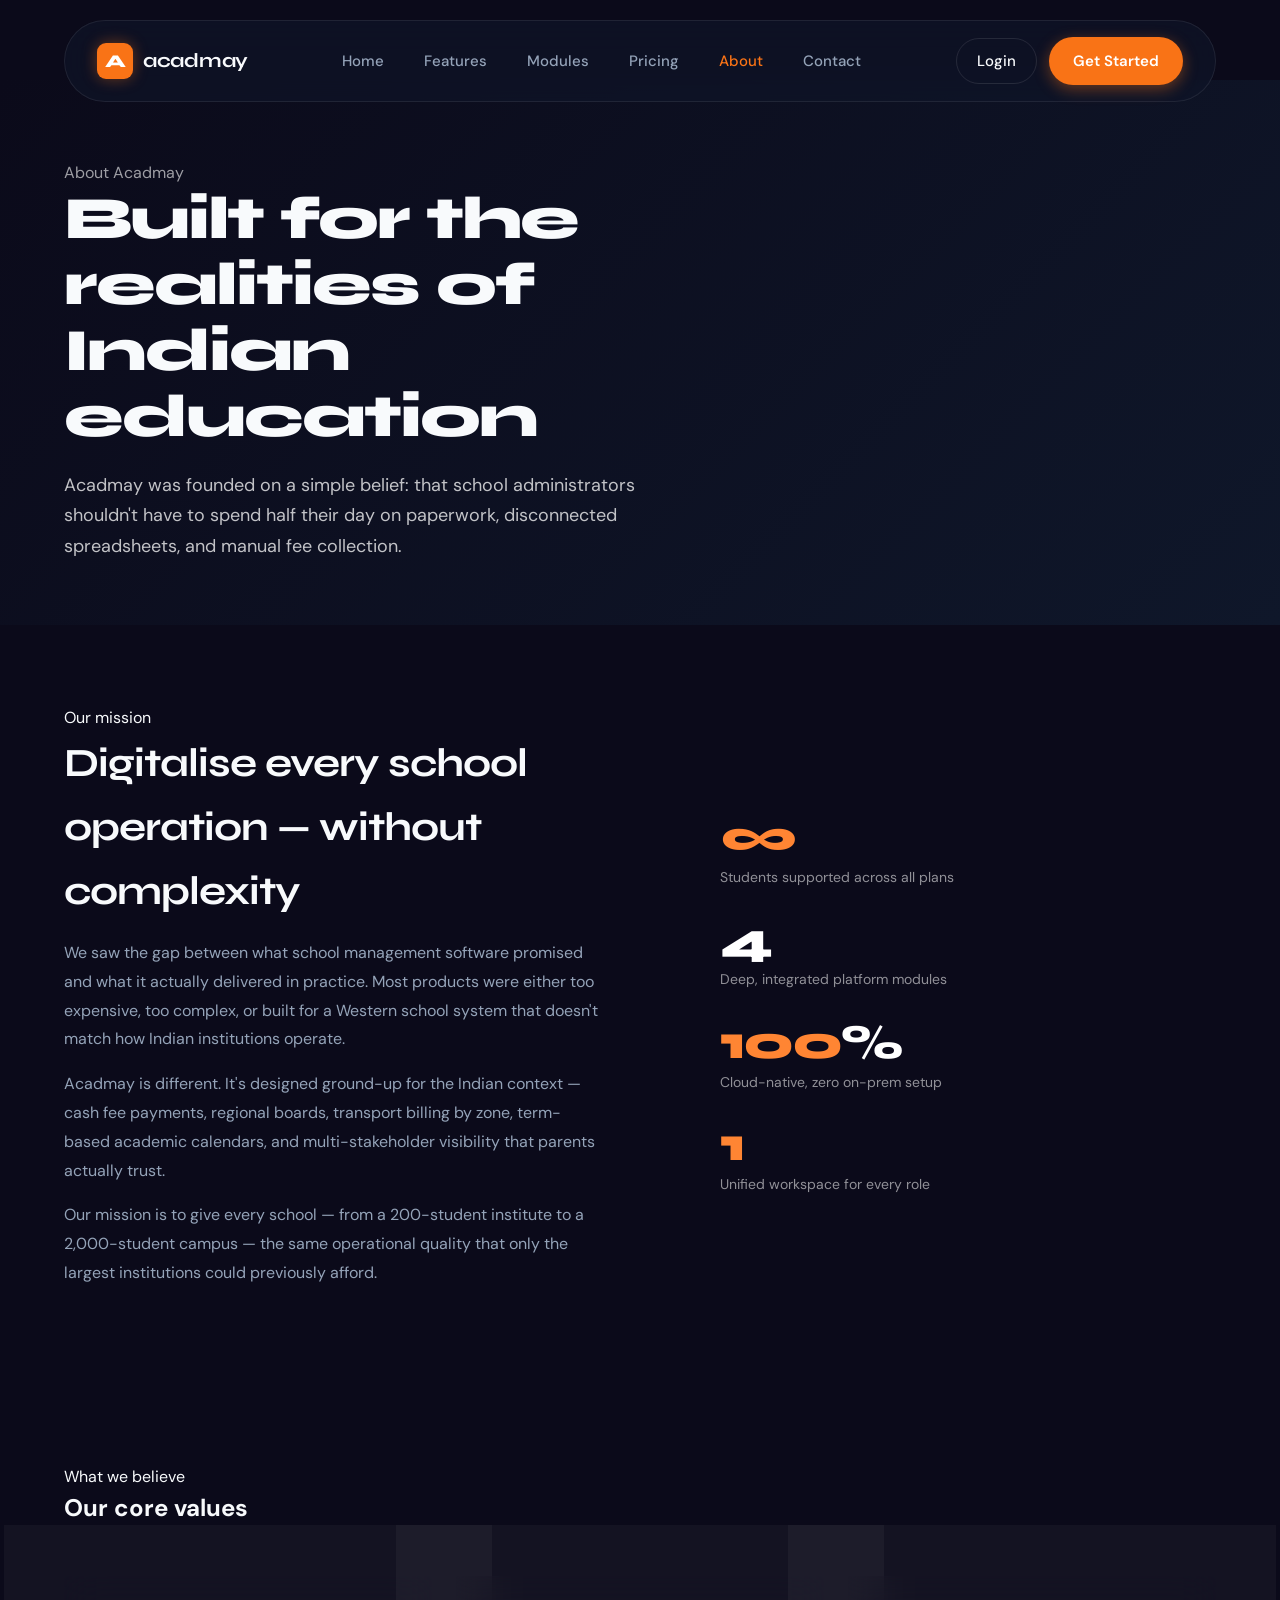
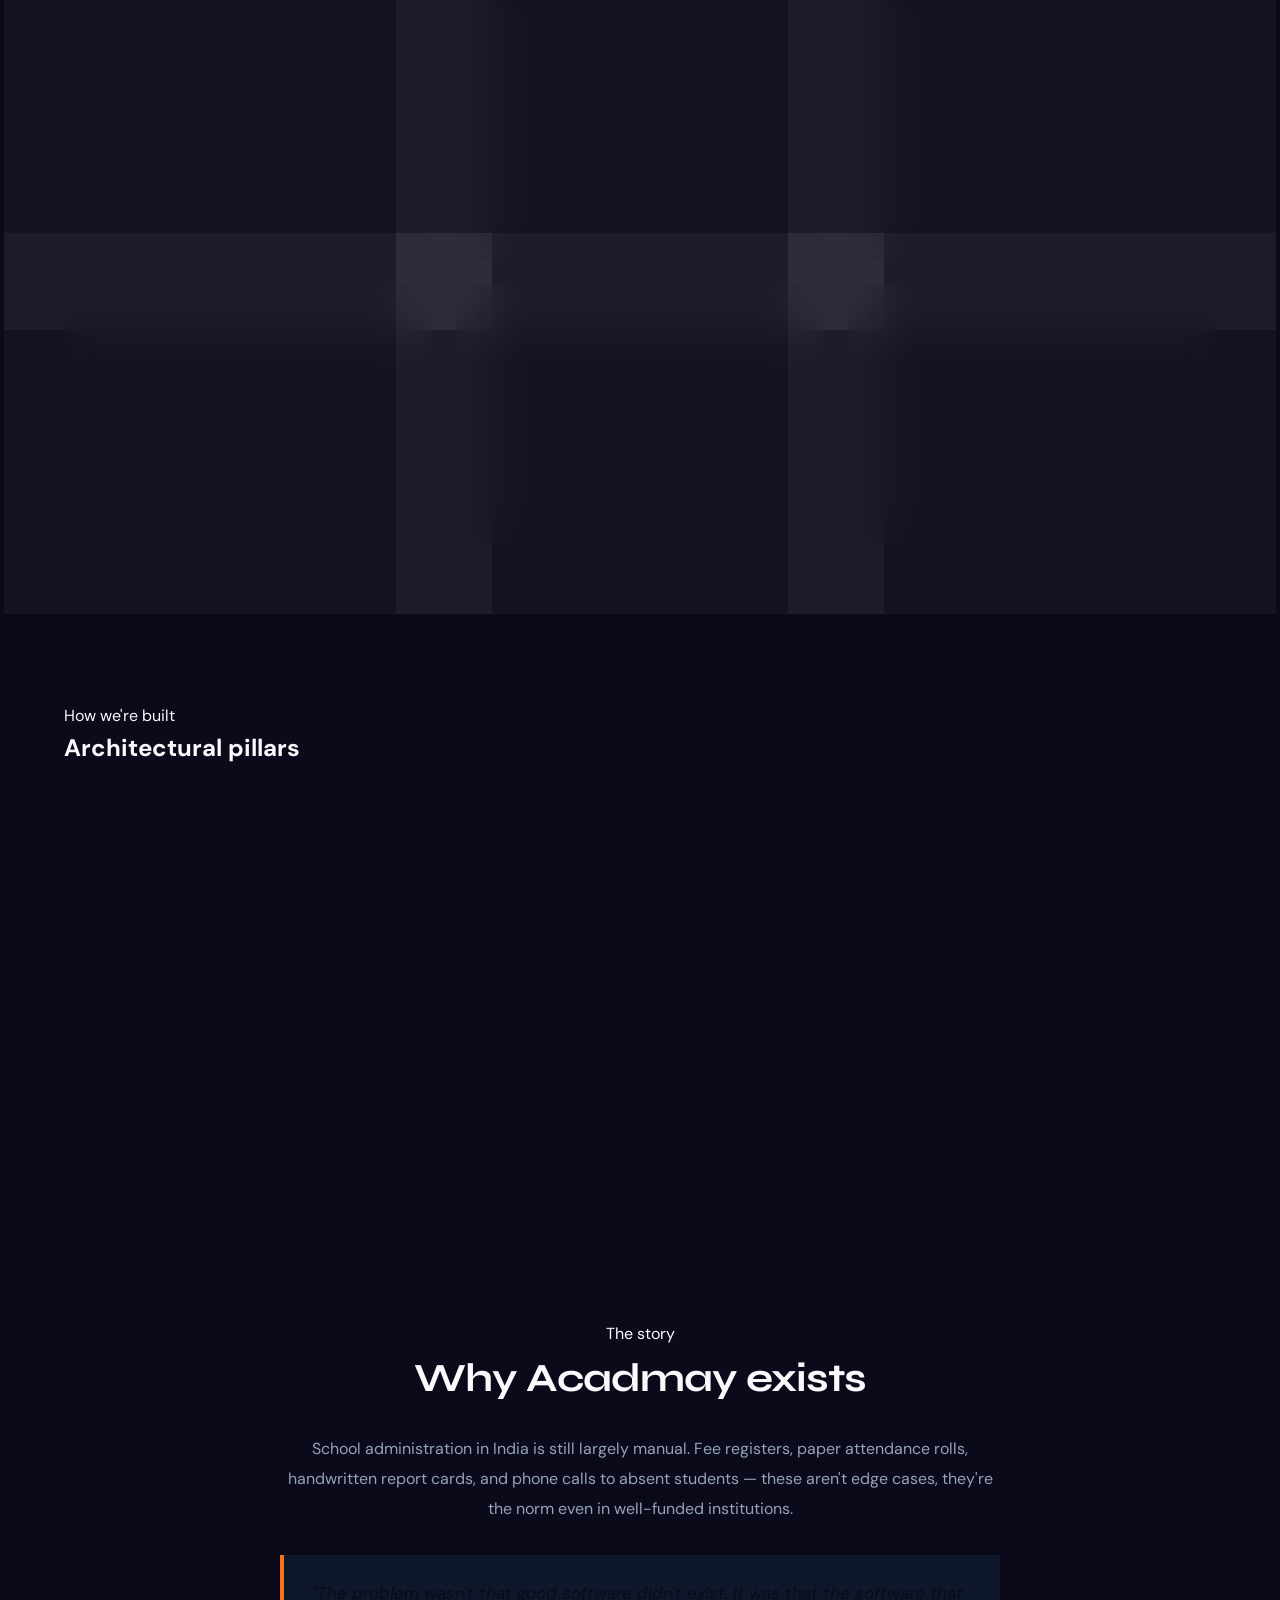
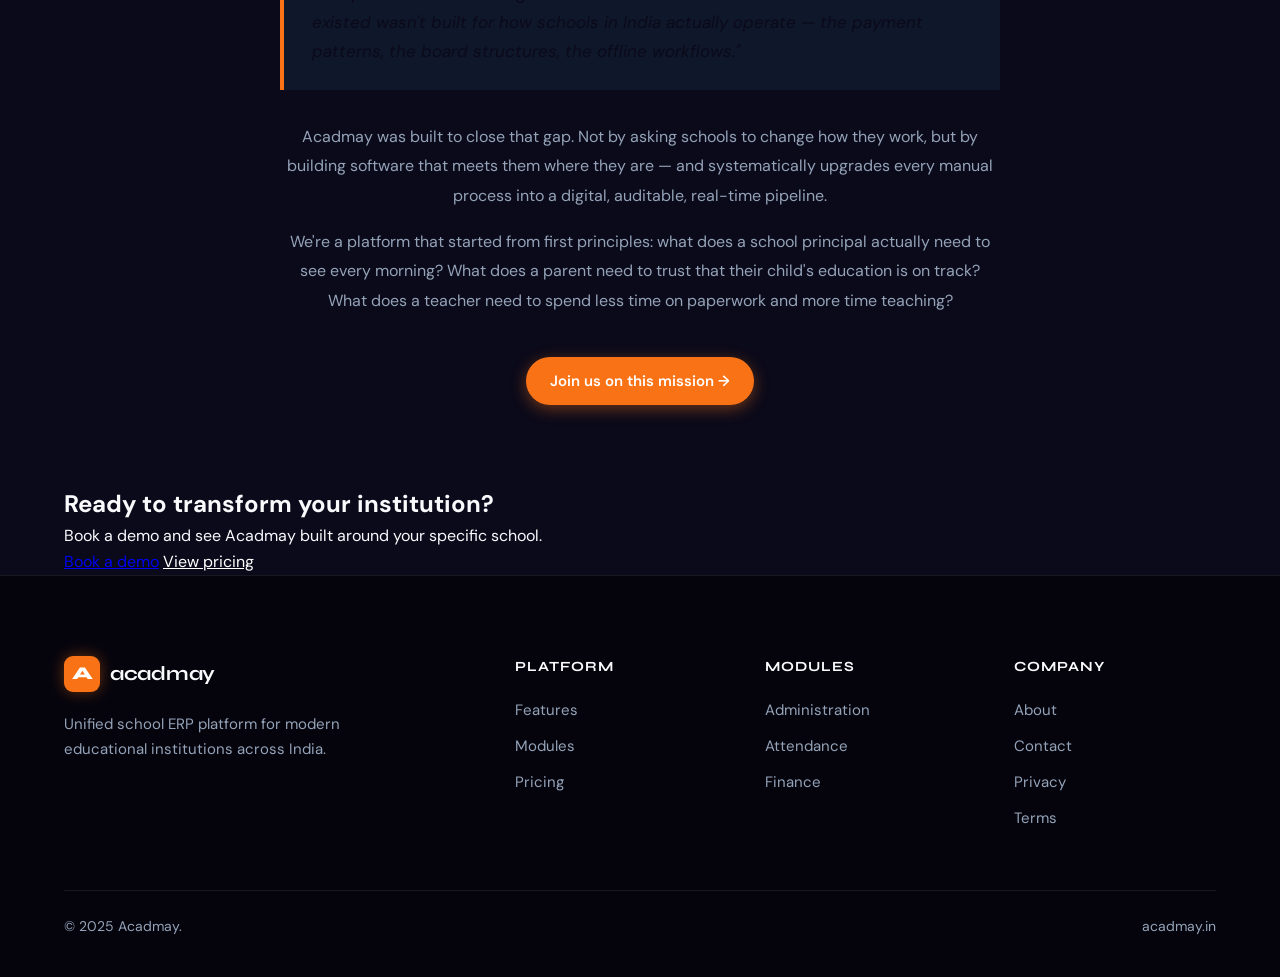
==== commit 50ace2d3: "dfsv" ====
--- a/about.html
+++ b/about.html
@@ -110,21 +110,35 @@
 
 <nav class="nav" id="nav">
   <div class="nav-inner">
-    <a href="index.html" class="logo"><span class="logo-mark">A</span><span class="logo-text">acadmay</span></a>
+    <a href="index.html" class="logo">
+      <span class="logo-mark">A</span>
+      <span class="logo-text">acadmay</span>
+    </a>
     <div class="nav-links">
-      <a href="features.html">Features</a><a href="modules.html">Modules</a>
-      <a href="pricing.html">Pricing</a><a href="about.html">About</a><a href="contact.html">Contact</a>
+      <a href="index.html">Home</a>
+      <a href="features.html">Features</a>
+      <a href="modules.html">Modules</a>
+      <a href="pricing.html">Pricing</a>
+      <a href="about.html">About</a>
+      <a href="contact.html">Contact</a>
     </div>
     <div class="nav-actions">
-      <a href="login.html" class="btn-ghost">Sign in</a>
+      <a href="login.html" class="btn-ghost">Login</a>
       <a href="contact.html" class="btn-primary">Get Started</a>
     </div>
-    <button class="hamburger" id="hamburger"><span></span><span></span><span></span></button>
+    <button class="hamburger" id="hamburger" aria-label="Menu">
+      <span></span><span></span><span></span>
+    </button>
   </div>
   <div class="mobile-menu" id="mobile-menu">
-    <a href="features.html">Features</a><a href="modules.html">Modules</a>
-    <a href="pricing.html">Pricing</a><a href="about.html">About</a>
-    <a href="contact.html">Contact</a><a href="login.html">Sign in</a>
+    <a href="index.html">Home</a>
+    <a href="features.html">Features</a>
+    <a href="modules.html">Modules</a>
+    <a href="pricing.html">Pricing</a>
+    <a href="about.html">About</a>
+    <a href="contact.html">Contact</a>
+    <a href="login.html" class="btn-ghost" style="text-align: center; margin-top: 10px;">Login</a>
+    <a href="contact.html" class="btn-primary" style="text-align: center; margin-top: 10px;">Get Started</a>
   </div>
 </nav>
 
--- a/shared-dark.css
+++ b/shared-dark.css
@@ -283,6 +283,9 @@
   .footer-grid { grid-template-columns: 1fr 1fr; gap: 40px; }
   .footer-brand { grid-column: 1 / -1; }
 }
+@media (min-width: 901px) {
+  .mobile-menu { display: none !important; }
+}
 @media (max-width: 600px) {
   .footer-grid { grid-template-columns: 1fr; }
   .footer-bottom { flex-direction: column; gap: 16px; text-align: center; }
